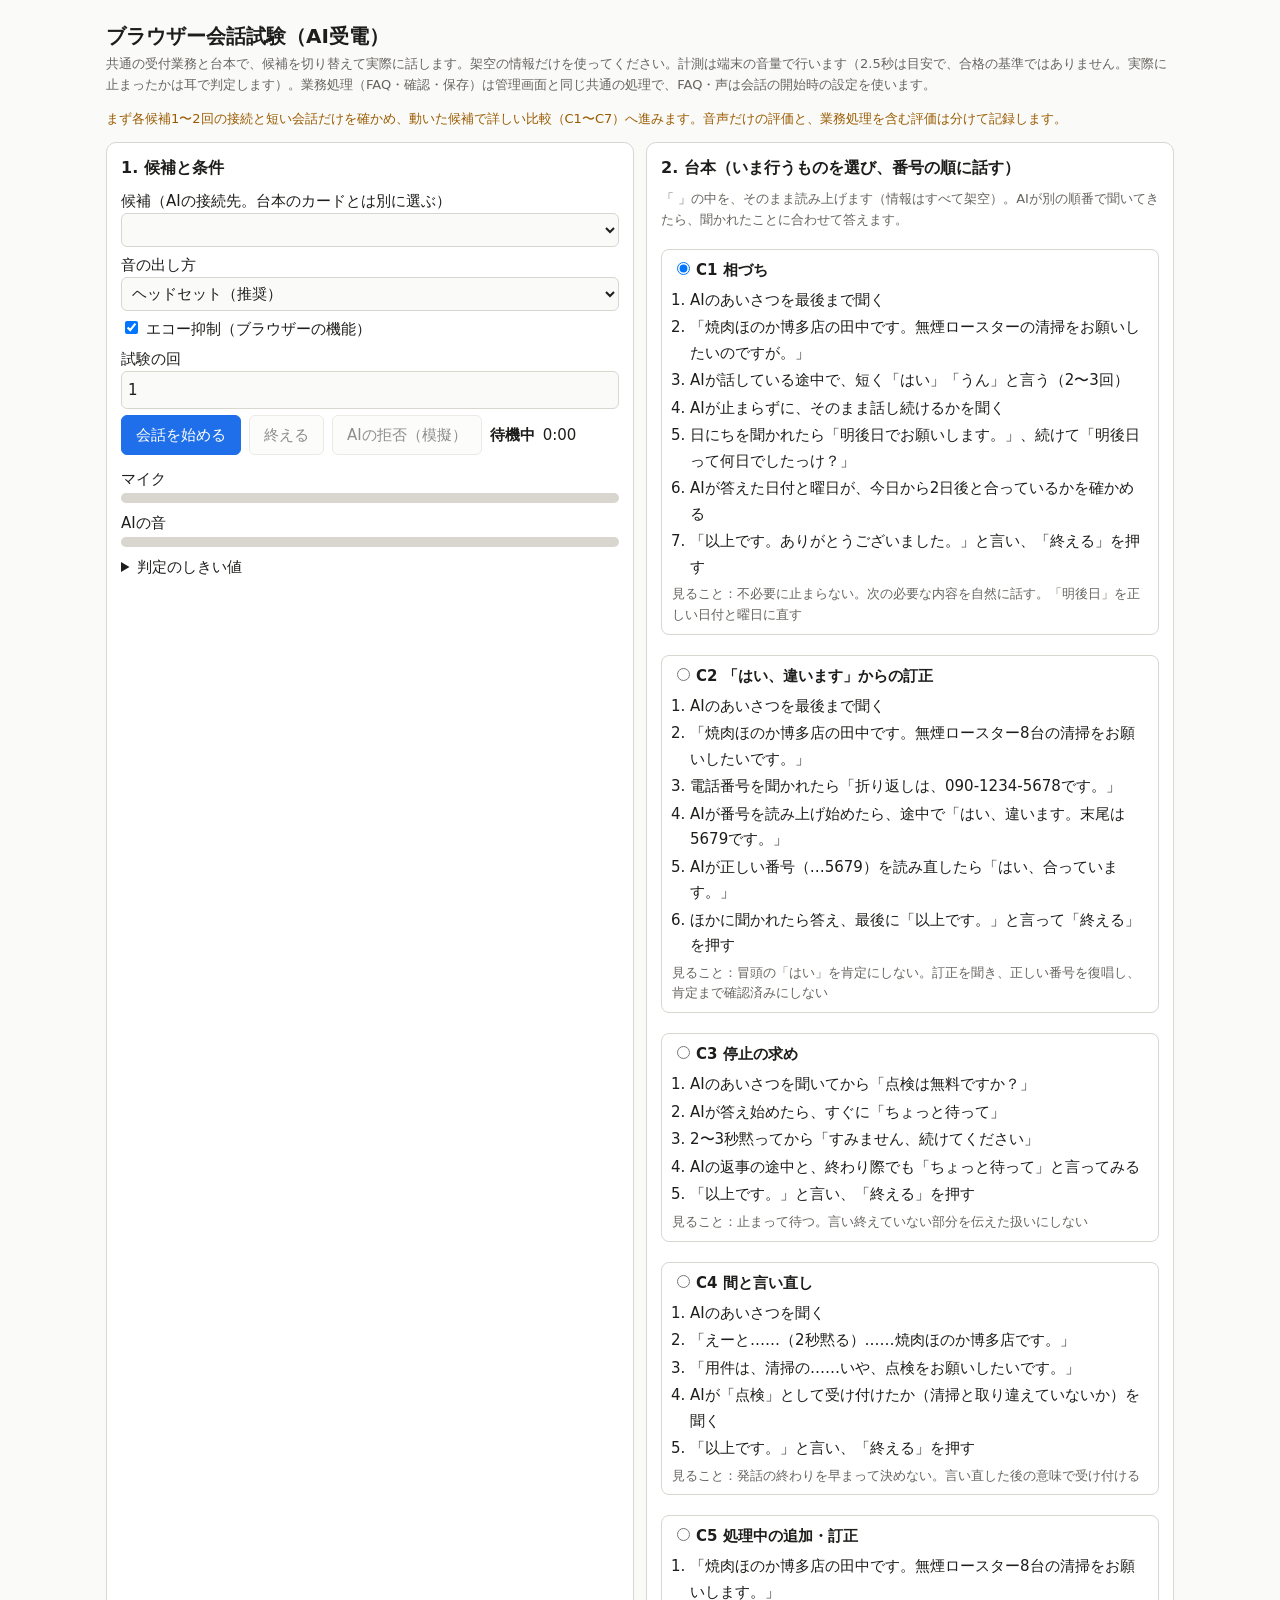
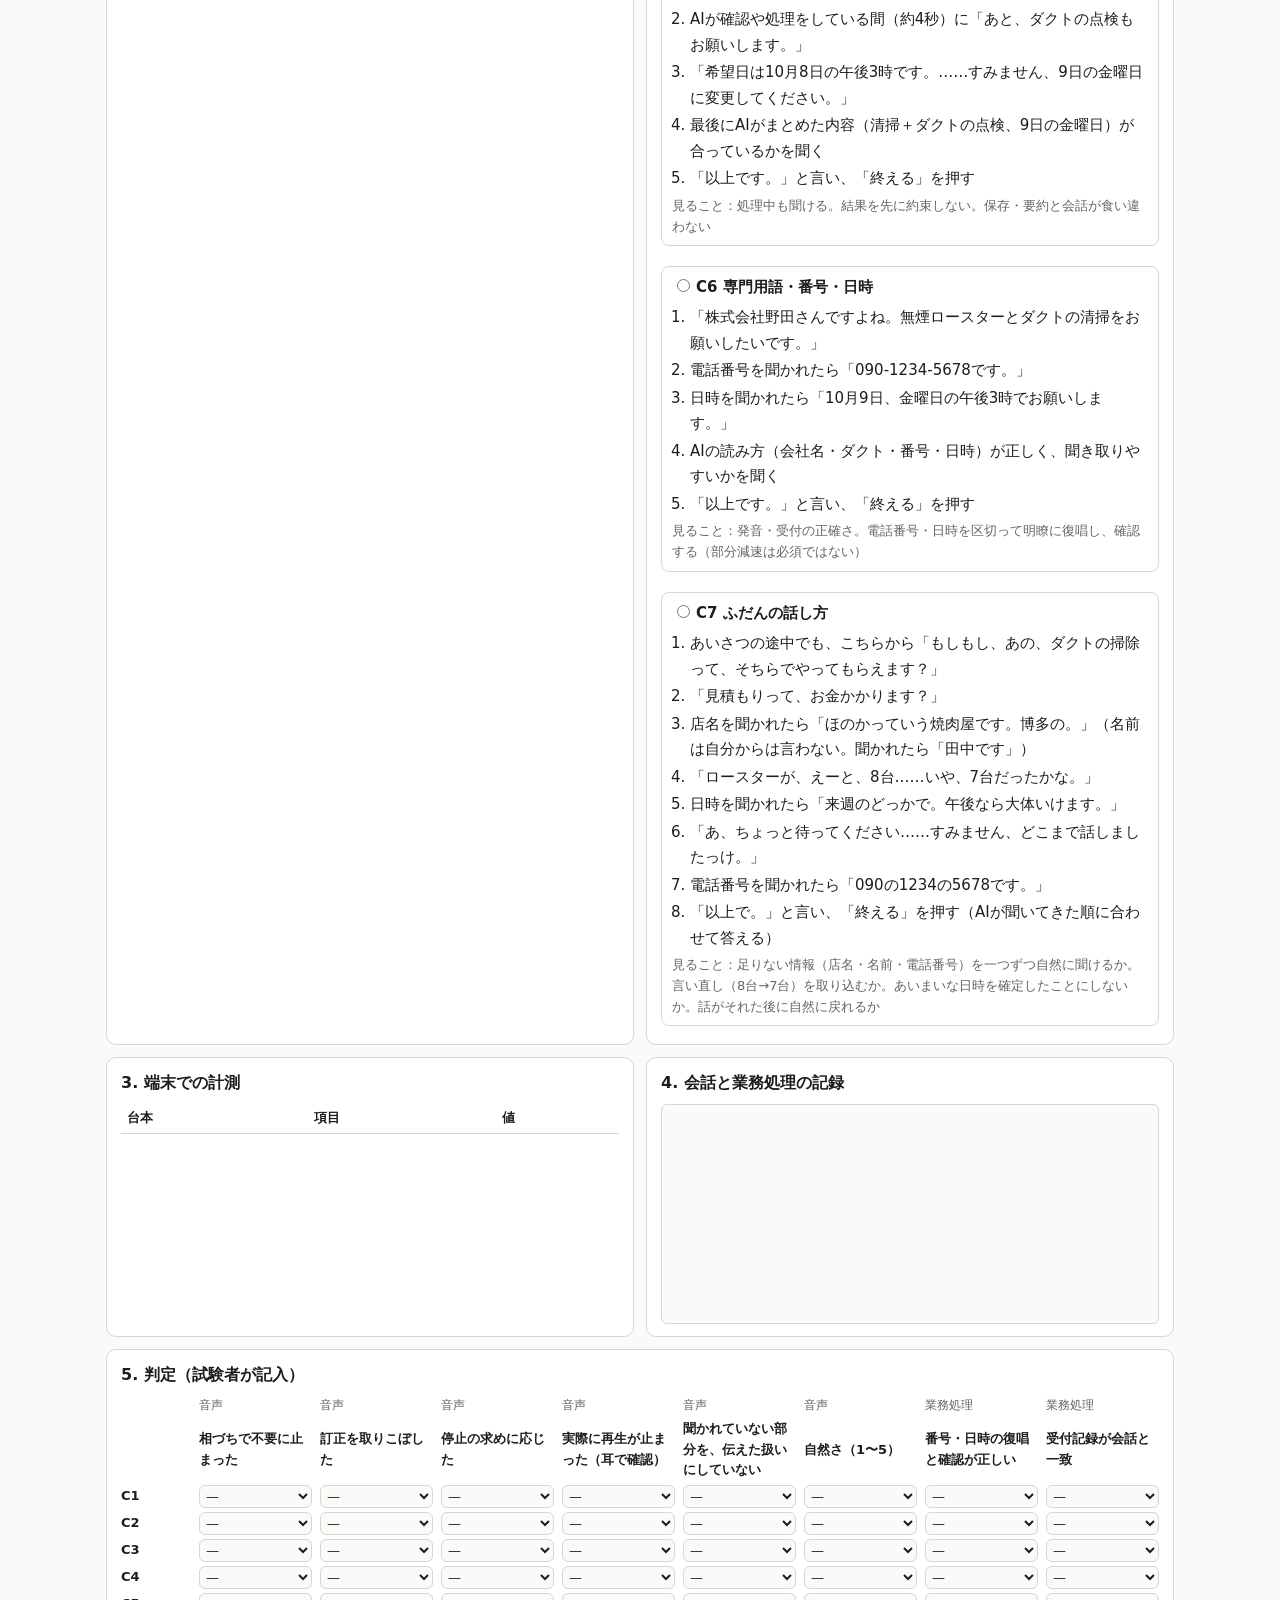
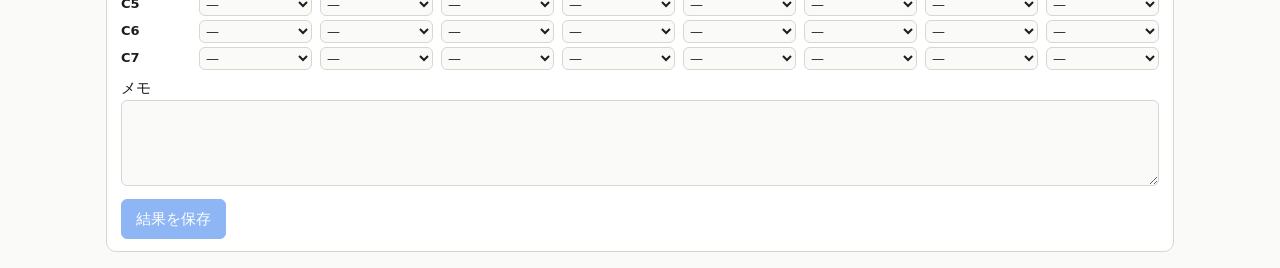
==== prototype/browser_lab/static/index.html @ 181dd414 "Admin: who is in charge of a call, and a stale screen cannot overwrite it - Setting a call to 対応中 ma" ====
<!doctype html>
<html lang="ja">
<head>
<meta charset="utf-8">
<meta name="viewport" content="width=device-width, initial-scale=1">
<title>ブラウザー会話試験</title>
<style>
  :root { --bg: #fafaf8; --fg: #1d1d1b; --muted: #66645f; --line: #d9d6cf; --card: #ffffff; --accent: #1f6feb;
          --warn: #9a5b00; --bad: #b42318; --good: #1a7f37; --mic: #1f6feb; --ai: #8250df; }
  @media (prefers-color-scheme: dark) {
    :root { --bg: #161615; --fg: #ecebe8; --muted: #a3a19b; --line: #3a3935; --card: #1f1f1d; --accent: #58a6ff;
            --warn: #e3a008; --bad: #f97066; --good: #3fb950; --mic: #58a6ff; --ai: #c297ff; }
  }
  * { box-sizing: border-box; }
  body { margin: 0; background: var(--bg); color: var(--fg); font: 15px/1.6 system-ui, "Hiragino Sans", "Yu Gothic UI", sans-serif; }
  main { max-width: 1100px; margin: 0 auto; padding: 16px; }
  h1 { font-size: 20px; margin: 4px 0 2px; }
  h2 { font-size: 16px; margin: 0 0 8px; }
  .sub { color: var(--muted); font-size: 13px; margin: 0 0 12px; }
  .grid { display: grid; gap: 12px; grid-template-columns: repeat(auto-fit, minmax(320px, 1fr)); }
  section { background: var(--card); border: 1px solid var(--line); border-radius: 10px; padding: 12px 14px; }
  label { display: block; margin: 6px 0; }
  select, input[type=number], textarea { width: 100%; font: inherit; color: inherit; background: var(--bg);
           border: 1px solid var(--line); border-radius: 6px; padding: 6px; }
  button { font: inherit; padding: 7px 14px; border-radius: 6px; border: 1px solid var(--line); background: var(--bg); color: var(--fg); cursor: pointer; }
  button.primary { background: var(--accent); border-color: var(--accent); color: #fff; }
  button:disabled { opacity: .5; cursor: default; }
  .row { display: flex; gap: 8px; flex-wrap: wrap; align-items: center; }
  .note { color: var(--warn); font-size: 13px; }
  .status { font-weight: 600; }
  .meter { height: 10px; background: var(--line); border-radius: 5px; overflow: hidden; margin: 2px 0 8px; }
  .meter > div { height: 100%; width: 0; }
  #micBar { background: var(--mic); } #aiBar { background: var(--ai); }
  .cards { display: grid; gap: 8px; }
  .card { border: 1px solid var(--line); border-radius: 8px; padding: 8px 10px; }
  .card input { margin-right: 6px; }
  .card p { margin: 4px 0 0; font-size: 13px; color: var(--muted); }
  .card .lines { margin: 6px 0 0 18px; padding: 0; font-size: 15px; line-height: 1.7; }
  .card .lines li { margin: 2px 0; }
  table { width: 100%; border-collapse: collapse; font-size: 13px; }
  th, td { border-bottom: 1px solid var(--line); padding: 4px 6px; text-align: left; vertical-align: top; }
  #log { height: 220px; overflow: auto; font: 12px/1.5 ui-monospace, monospace; background: var(--bg); border: 1px solid var(--line); border-radius: 6px; padding: 6px; }
  .judge { display: grid; grid-template-columns: 70px repeat(6, minmax(96px, 1fr)); gap: 4px 8px; align-items: center; font-size: 13px; overflow-x: auto; }
  .judge .grp { color: var(--muted); font-size: 12px; }
  code { font-size: 12px; }
  .judge select { padding: 2px; }
  .flag { color: var(--warn); }
  #candNote p { margin: 4px 0; }
  pre { white-space: pre-wrap; font-size: 12px; background: var(--bg); border: 1px solid var(--line); border-radius: 6px; padding: 6px; }
</style>
</head>
<body>
<main>
  <h1>ブラウザー会話試験（AI受電）</h1>
  <p class="sub">共通の受付業務と台本で、候補を切り替えて実際に話します。架空の情報だけを使ってください。計測は端末の音量で行います（2.5秒は目安で、合格の基準ではありません。実際に止まったかは耳で判定します）。業務処理（FAQ・確認・保存）は管理画面と同じ共通の処理で、FAQ・声は会話の開始時の設定を使います。</p>
  <p class="note">まず各候補1〜2回の接続と短い会話だけを確かめ、動いた候補で詳しい比較（C1〜C7）へ進みます。音声だけの評価と、業務処理を含む評価は分けて記録します。</p>

  <div class="grid">
    <section>
      <h2>1. 候補と条件</h2>
      <label>候補（AIの接続先。台本のカードとは別に選ぶ） <select id="candidate"></select></label>
      <div id="candNote" class="note"></div>
      <label>音の出し方
        <select id="output"><option value="headset">ヘッドセット（推奨）</option><option value="speaker">スピーカー</option></select></label>
      <label><input type="checkbox" id="echo" checked> エコー抑制（ブラウザーの機能）</label>
      <label>試験の回 <input type="number" id="round" value="1" min="1"></label>
      <div class="row">
        <button class="primary" id="startBtn">会話を始める</button>
        <button id="stopBtn" disabled>終える</button>
        <button id="refuseBtn" disabled title="お客様がAIでの処理を拒否した想定。業者への接続を閉じ、以降の業務処理を拒否する">AIの拒否（模擬）</button>
        <span class="status" id="status">待機中</span>
        <span id="timer">0:00</span>
      </div>
      <p class="sub" id="limit"></p>
      <p class="sub" id="callInfo"></p>
      <div>マイク <span id="micDb"></span></div><div class="meter"><div id="micBar"></div></div>
      <div>AIの音 <span id="aiDb"></span></div><div class="meter"><div id="aiBar"></div></div>
      <details><summary>判定のしきい値</summary>
        <label>マイクの発話とみなす音量（dBFS） <input type="number" id="micThr" value="-42"></label>
        <label>AIの音とみなす音量（dBFS） <input type="number" id="aiThr" value="-50"></label>
      </details>
    </section>

    <section>
      <h2>2. 台本（いま行うものを選び、番号の順に話す）</h2>
      <p class="sub">「 」の中を、そのまま読み上げます（情報はすべて架空）。AIが別の順番で聞いてきたら、聞かれたことに合わせて答えます。</p>
      <div class="cards" id="cards"></div>
    </section>
  </div>

  <div class="grid" style="margin-top:12px">
    <section>
      <h2>3. 端末での計測</h2>
      <table><thead><tr><th>台本</th><th>項目</th><th>値</th></tr></thead><tbody id="metrics"></tbody></table>
      <p class="sub" id="summary"></p>
    </section>
    <section>
      <h2>4. 会話と業務処理の記録</h2>
      <div id="log" aria-live="polite"></div>
    </section>
  </div>

  <section style="margin-top:12px">
    <h2>5. 判定（試験者が記入）</h2>
    <div class="judge" id="judge"></div>
    <label>メモ <textarea id="notes" rows="3"></textarea></label>
    <div class="row"><button class="primary" id="saveBtn" disabled>結果を保存</button><span id="saved"></span></div>
  </section>
</main>
<script type="module" src="./lab.js"></script>
</body>
</html>
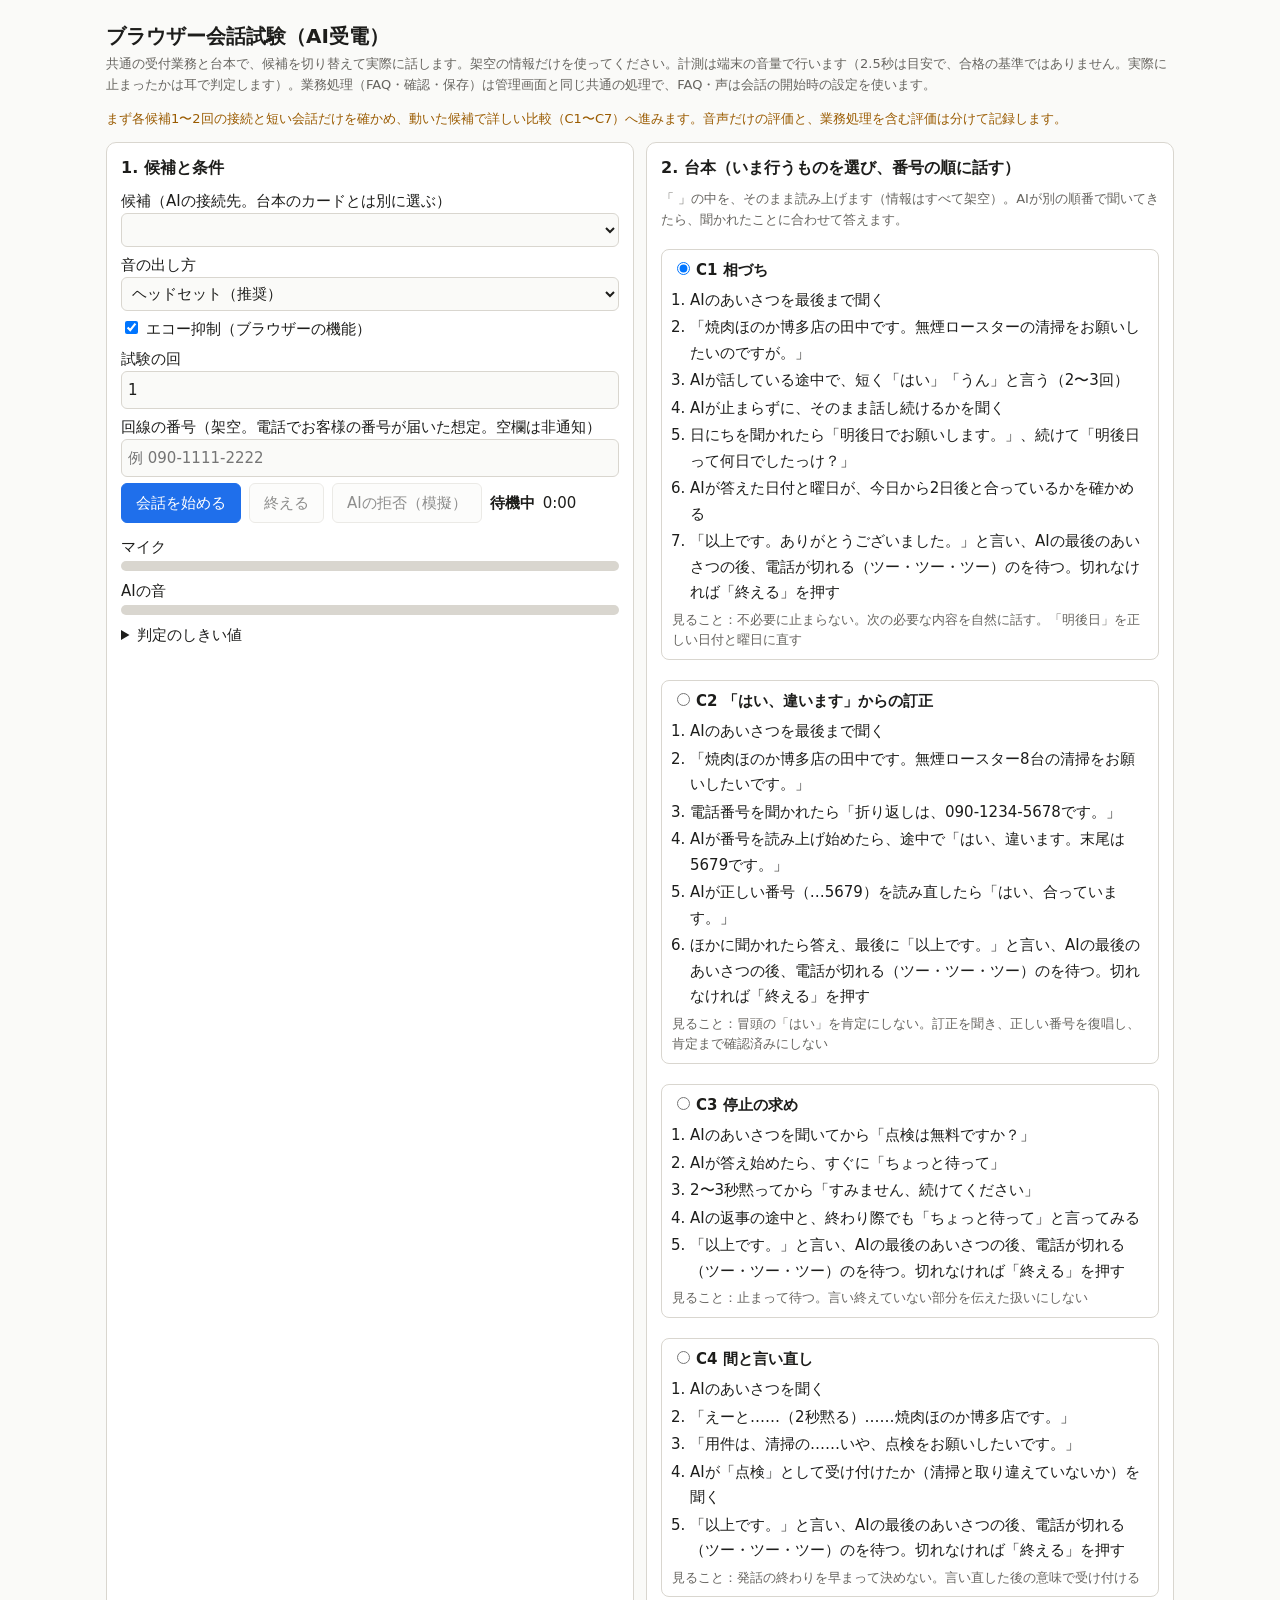
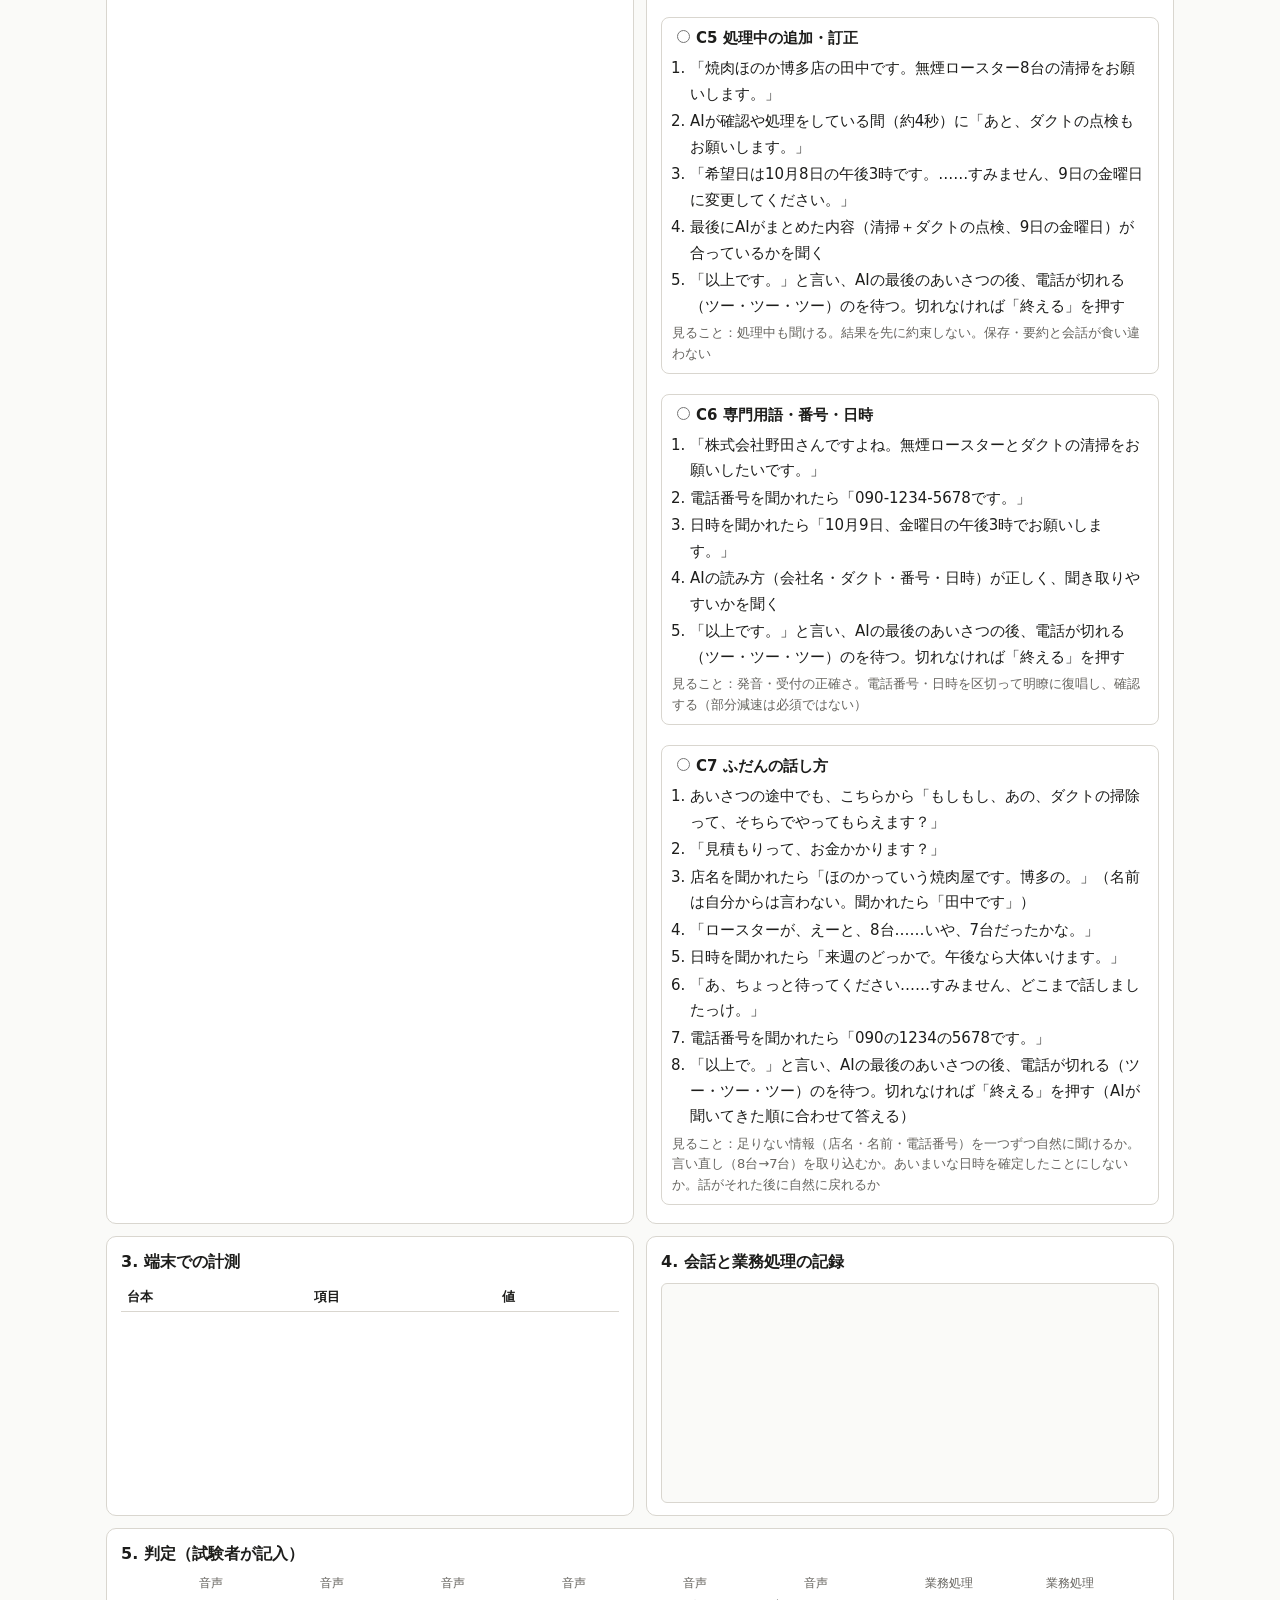
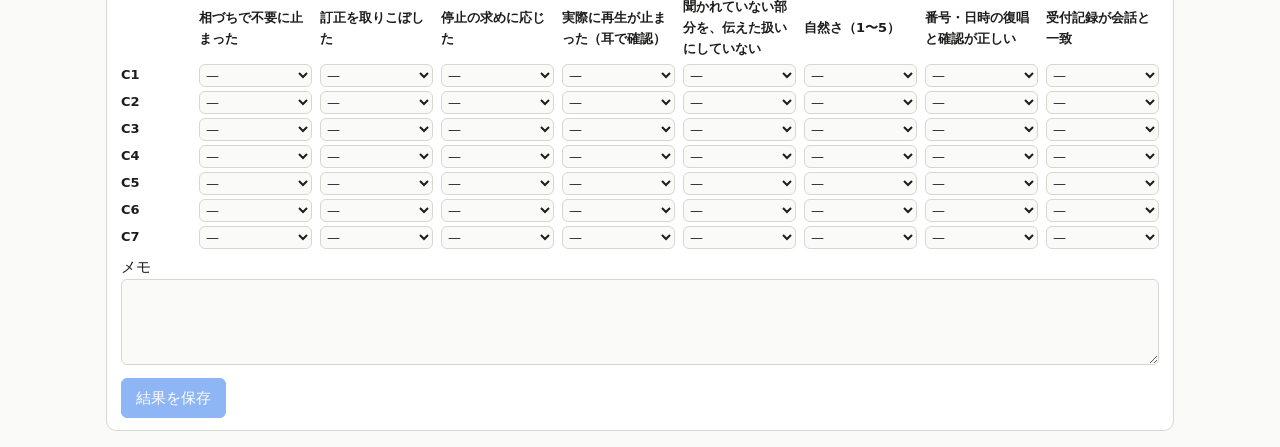
==== commit fb35cd8d: "Use the line's caller number: in the summary and notice, and offered by the AI User decision (2026-1" ====
--- a/prototype/browser_lab/static/index.html
+++ b/prototype/browser_lab/static/index.html
@@ -20,7 +20,7 @@
   .grid { display: grid; gap: 12px; grid-template-columns: repeat(auto-fit, minmax(320px, 1fr)); }
   section { background: var(--card); border: 1px solid var(--line); border-radius: 10px; padding: 12px 14px; }
   label { display: block; margin: 6px 0; }
-  select, input[type=number], textarea { width: 100%; font: inherit; color: inherit; background: var(--bg);
+  select, input[type=number], input[type=tel], textarea { width: 100%; font: inherit; color: inherit; background: var(--bg);
            border: 1px solid var(--line); border-radius: 6px; padding: 6px; }
   button { font: inherit; padding: 7px 14px; border-radius: 6px; border: 1px solid var(--line); background: var(--bg); color: var(--fg); cursor: pointer; }
   button.primary { background: var(--accent); border-color: var(--accent); color: #fff; }
@@ -64,6 +64,8 @@
         <select id="output"><option value="headset">ヘッドセット（推奨）</option><option value="speaker">スピーカー</option></select></label>
       <label><input type="checkbox" id="echo" checked> エコー抑制（ブラウザーの機能）</label>
       <label>試験の回 <input type="number" id="round" value="1" min="1"></label>
+      <label>回線の番号（架空。電話でお客様の番号が届いた想定。空欄は非通知）
+        <input id="callerId" type="tel" placeholder="例 090-1111-2222" autocomplete="off"></label>
       <div class="row">
         <button class="primary" id="startBtn">会話を始める</button>
         <button id="stopBtn" disabled>終える</button>
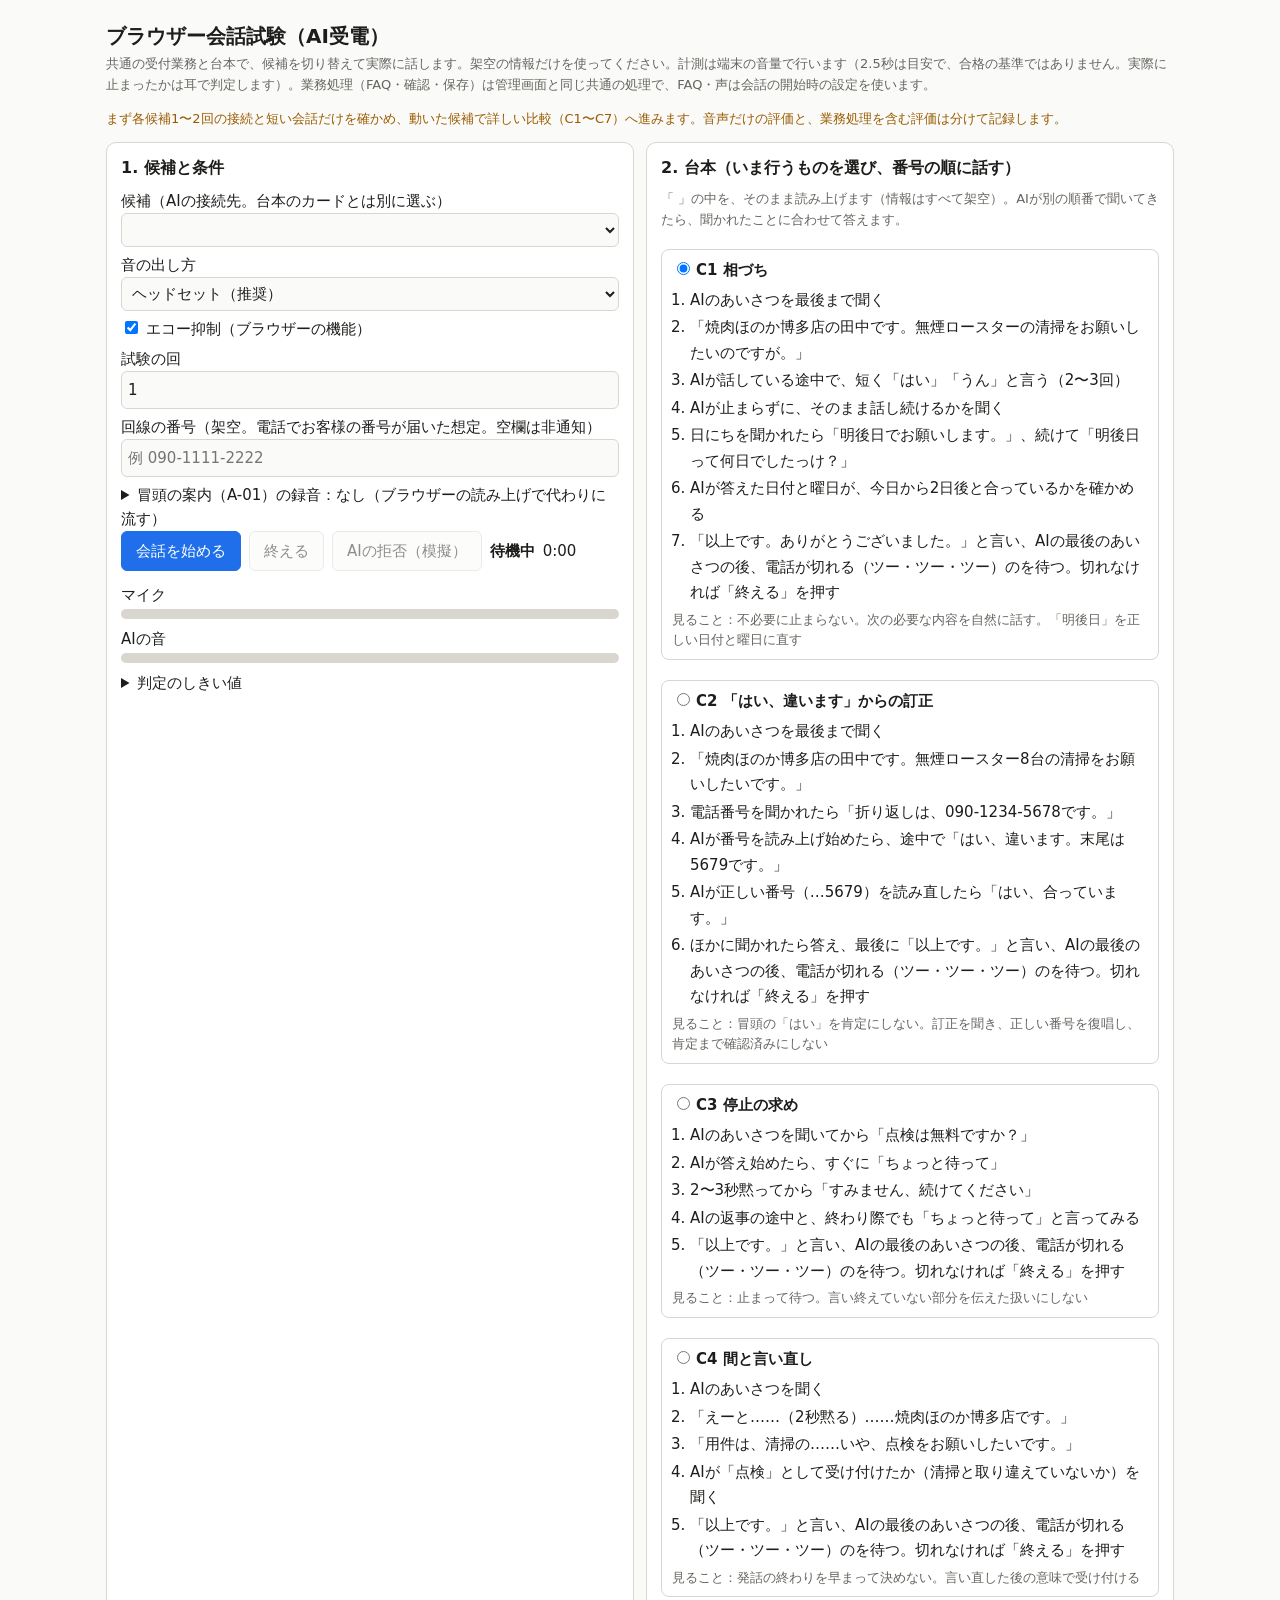
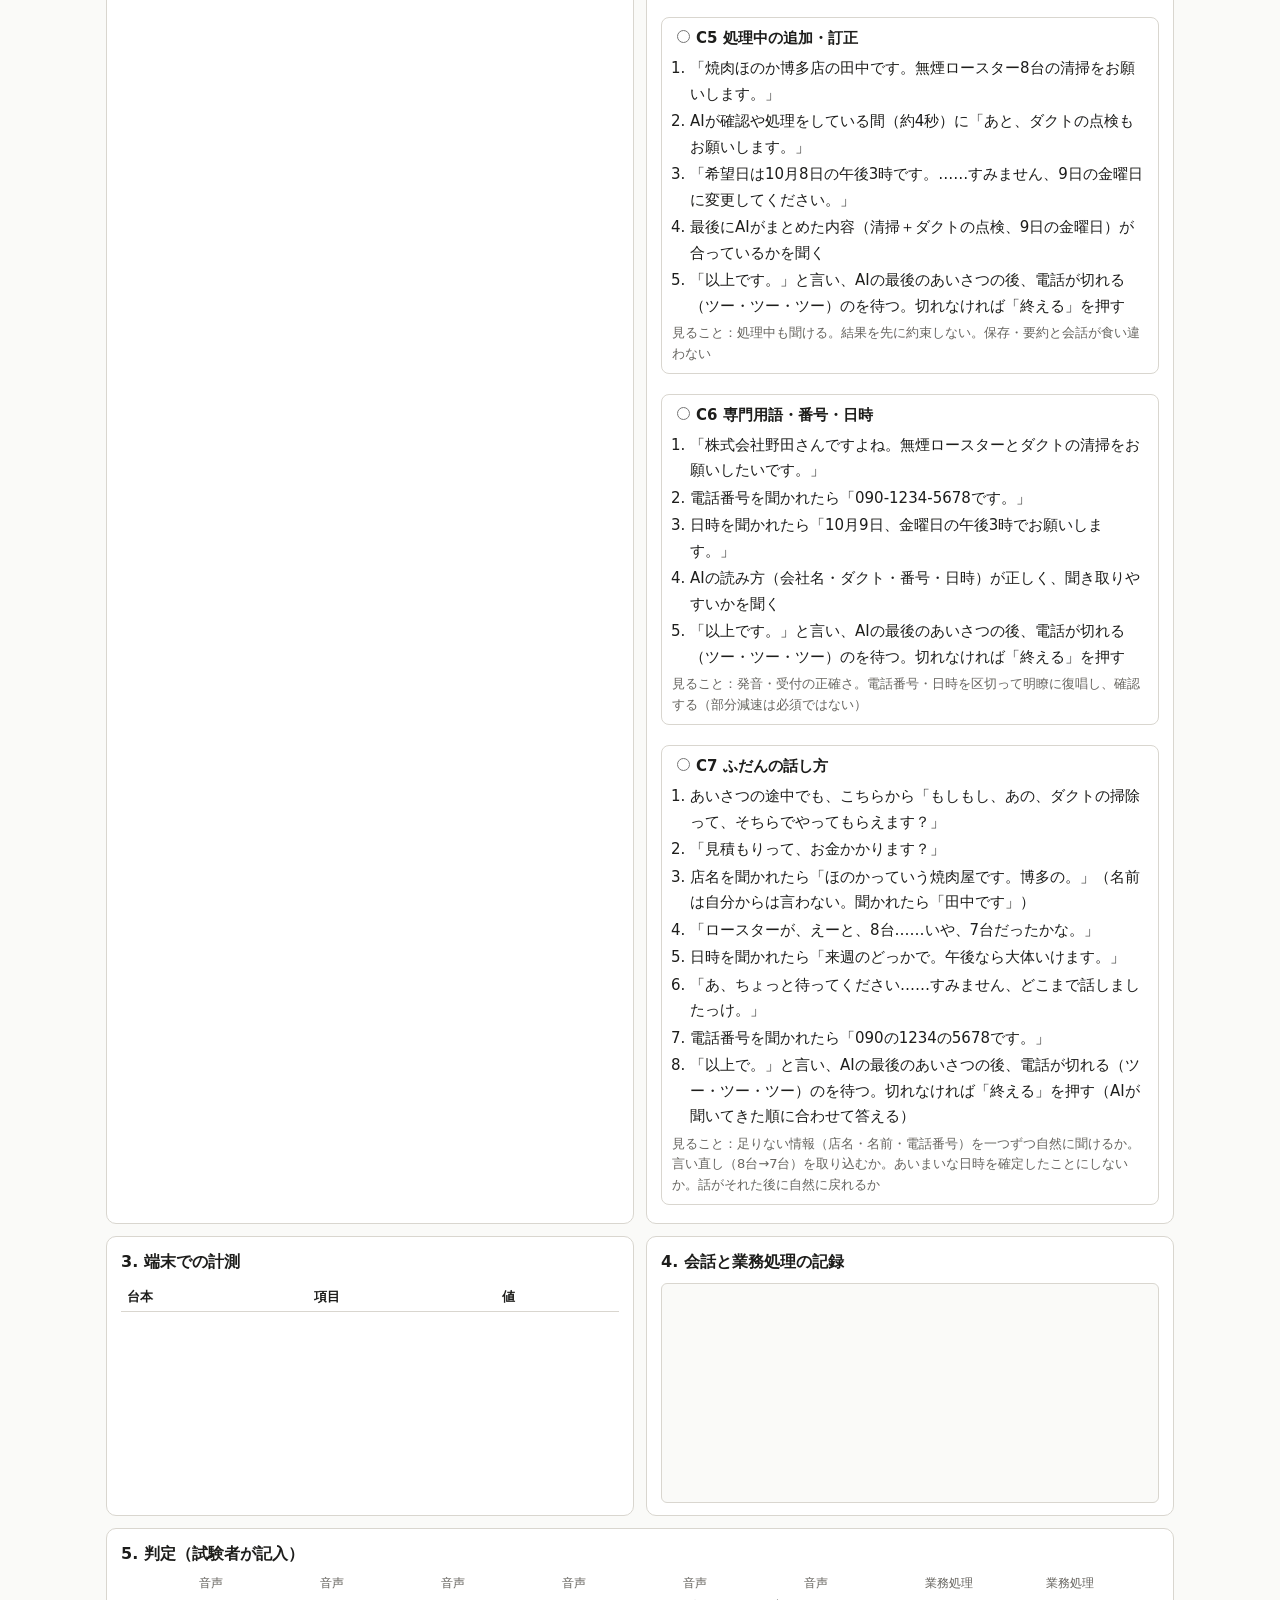
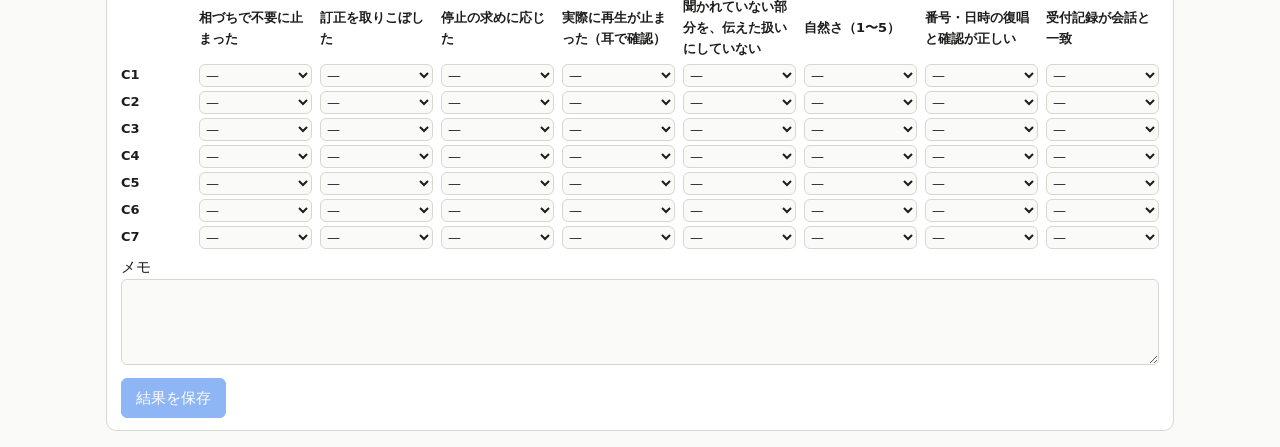
==== commit 961edf37: "Lab: Gemini read-backs, recorded opening, call record as text From two Gemini 3.8 Live calls (2026-1" ====
--- a/prototype/browser_lab/static/index.html
+++ b/prototype/browser_lab/static/index.html
@@ -66,6 +66,16 @@
       <label>試験の回 <input type="number" id="round" value="1" min="1"></label>
       <label>回線の番号（架空。電話でお客様の番号が届いた想定。空欄は非通知）
         <input id="callerId" type="tel" placeholder="例 090-1111-2222" autocomplete="off"></label>
+      <details id="openingBox"><summary>冒頭の案内（A-01）の録音：<span id="openingState">確かめています</span></summary>
+        <p class="sub">会話の始めに流す案内です。本番でも録音を流します。下の文を、録音するか、音声のファイル（mp3・wav・m4a など）を選びます。録音がないときは、ブラウザーの読み上げで代わりに流します。案内が流れている間、マイクの音はAIに送りません。</p>
+        <pre id="openingText"></pre>
+        <div class="row">
+          <button id="openingRec">録音する</button>
+          <label class="sub">ファイルから選ぶ <input type="file" id="openingFile" accept="audio/*"></label>
+          <button id="openingPlay" disabled>聞いてみる</button>
+          <button id="openingDel" disabled>消す</button>
+        </div>
+      </details>
       <div class="row">
         <button class="primary" id="startBtn">会話を始める</button>
         <button id="stopBtn" disabled>終える</button>
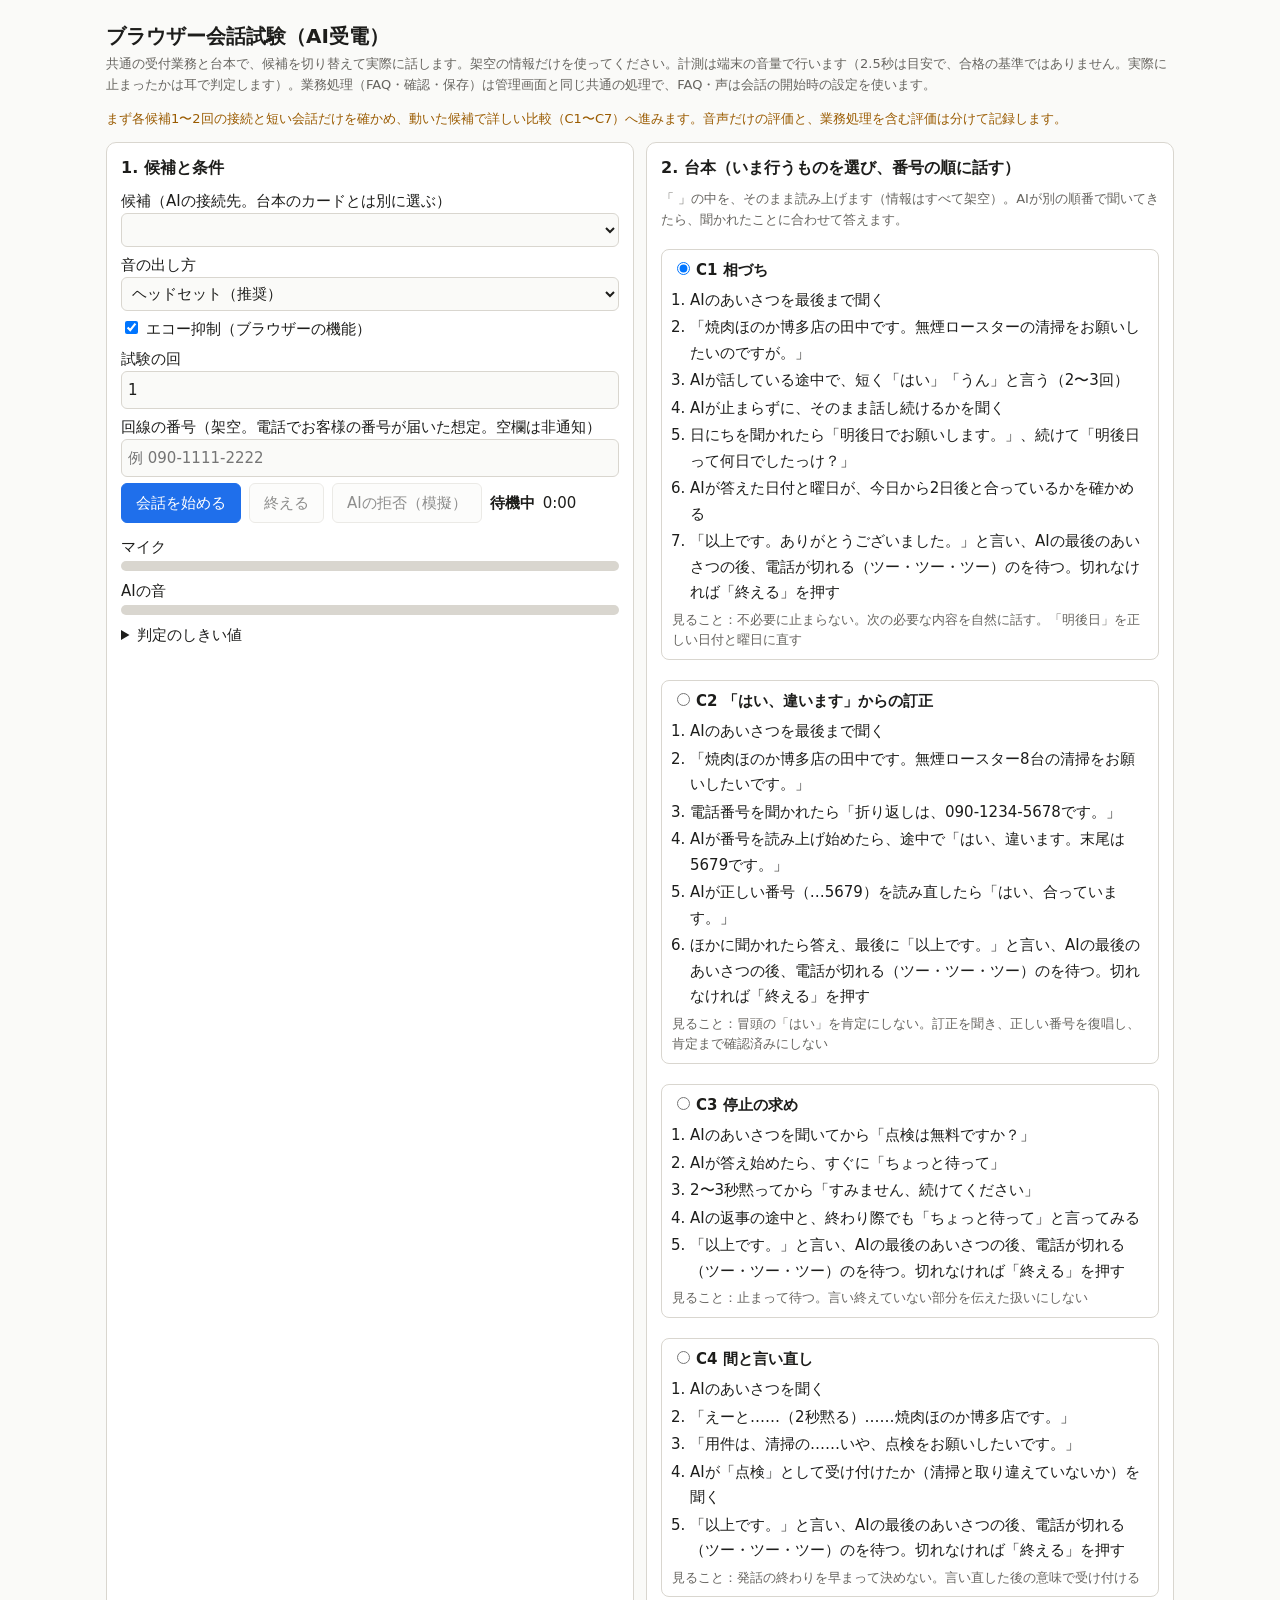
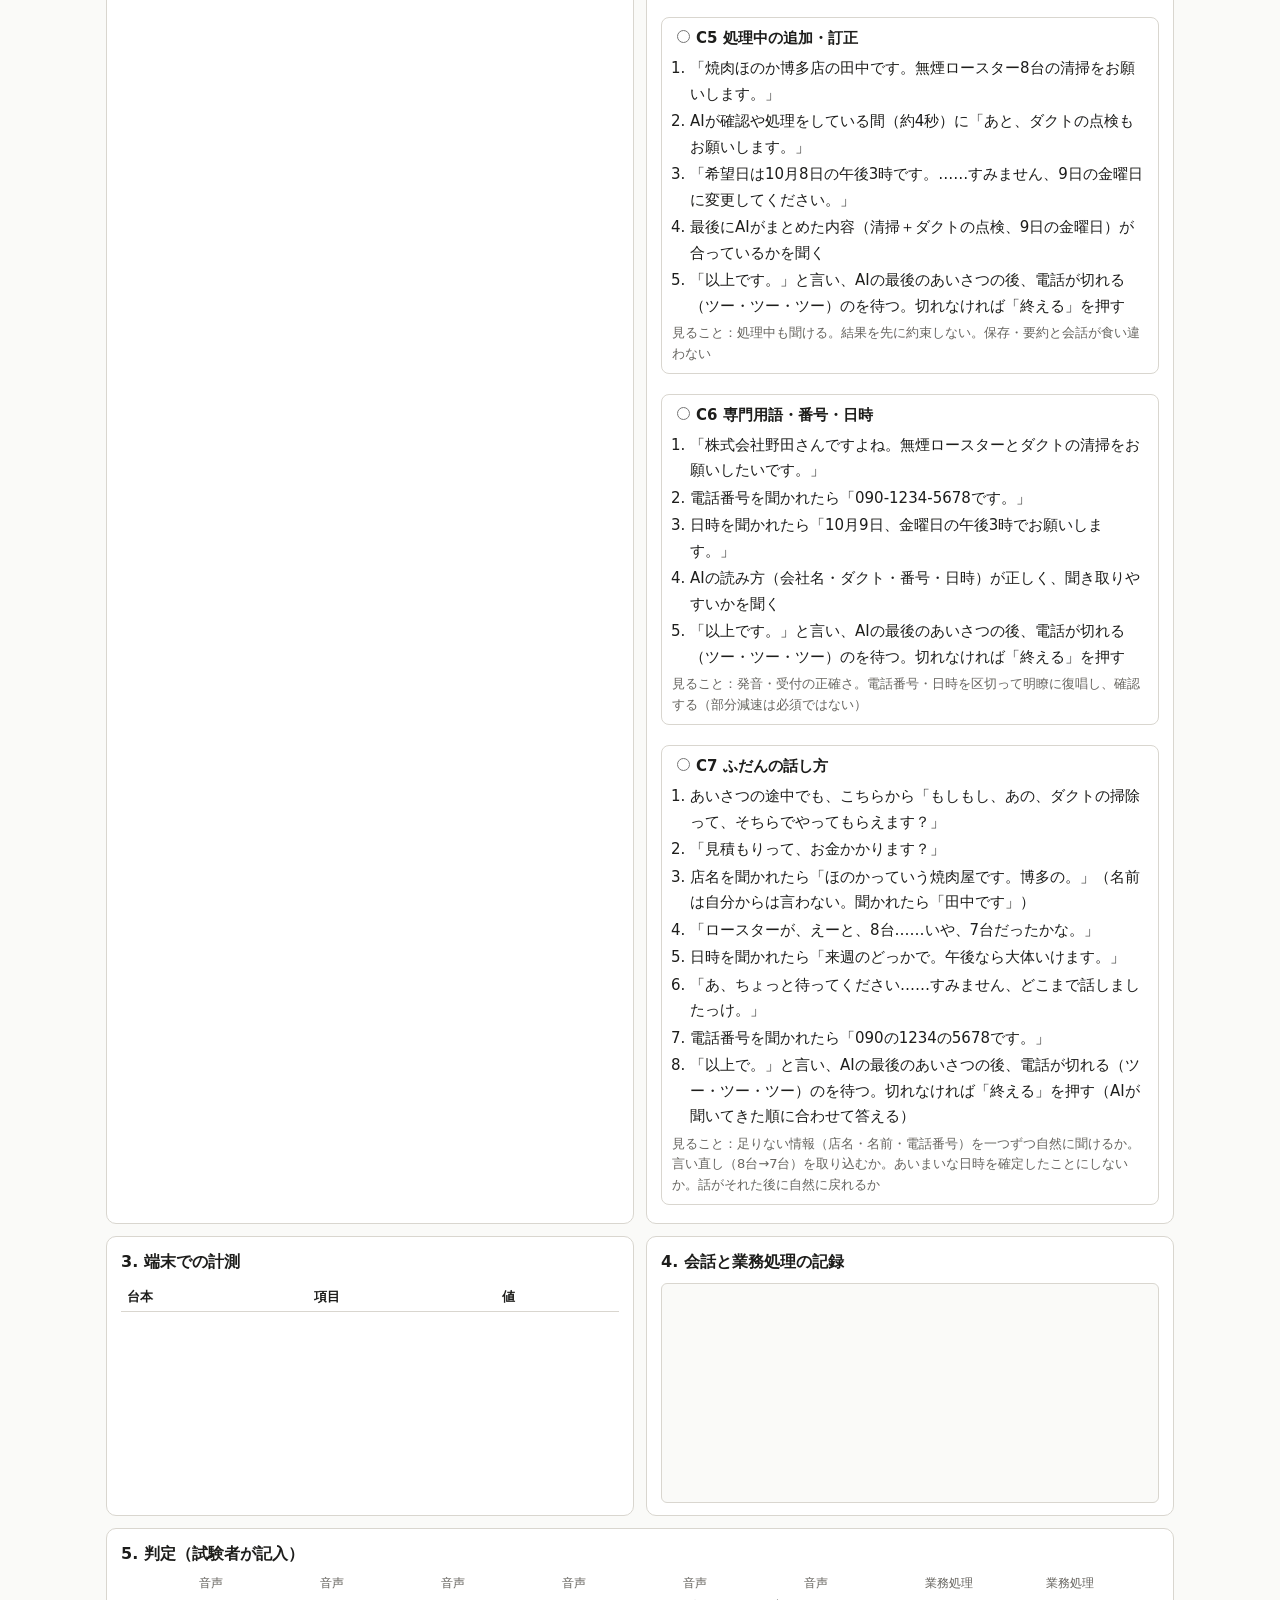
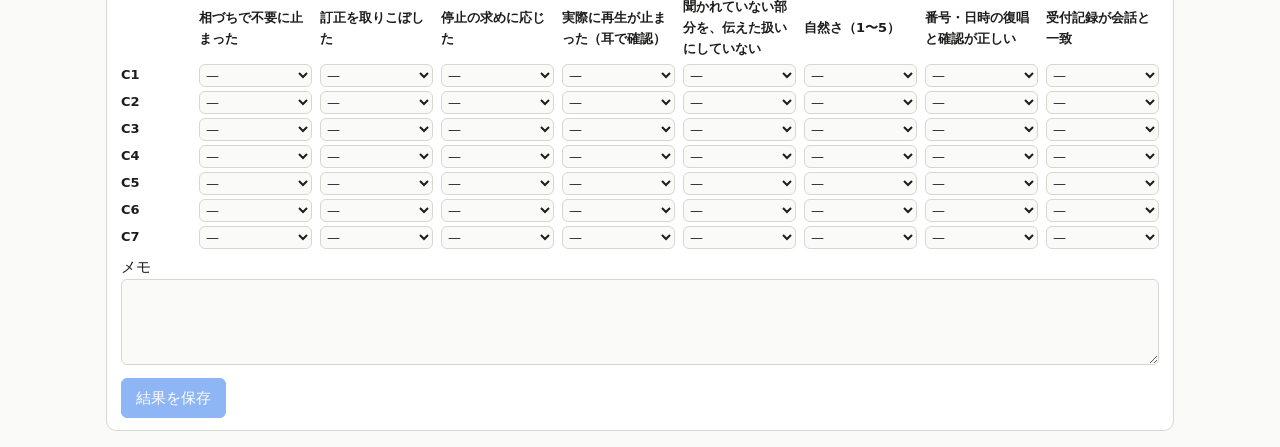
==== commit 40a29da0: "Opening in the AI's own voice; drop the recording and the browser voice User decision 2026-10-20: 「と" ====
--- a/prototype/browser_lab/static/index.html
+++ b/prototype/browser_lab/static/index.html
@@ -66,16 +66,6 @@
       <label>試験の回 <input type="number" id="round" value="1" min="1"></label>
       <label>回線の番号（架空。電話でお客様の番号が届いた想定。空欄は非通知）
         <input id="callerId" type="tel" placeholder="例 090-1111-2222" autocomplete="off"></label>
-      <details id="openingBox"><summary>冒頭の案内（A-01）の録音：<span id="openingState">確かめています</span></summary>
-        <p class="sub">会話の始めに流す案内です。本番でも録音を流します。下の文を、録音するか、音声のファイル（mp3・wav・m4a など）を選びます。録音がないときは、ブラウザーの読み上げで代わりに流します。案内が流れている間、マイクの音はAIに送りません。</p>
-        <pre id="openingText"></pre>
-        <div class="row">
-          <button id="openingRec">録音する</button>
-          <label class="sub">ファイルから選ぶ <input type="file" id="openingFile" accept="audio/*"></label>
-          <button id="openingPlay" disabled>聞いてみる</button>
-          <button id="openingDel" disabled>消す</button>
-        </div>
-      </details>
       <div class="row">
         <button class="primary" id="startBtn">会話を始める</button>
         <button id="stopBtn" disabled>終える</button>
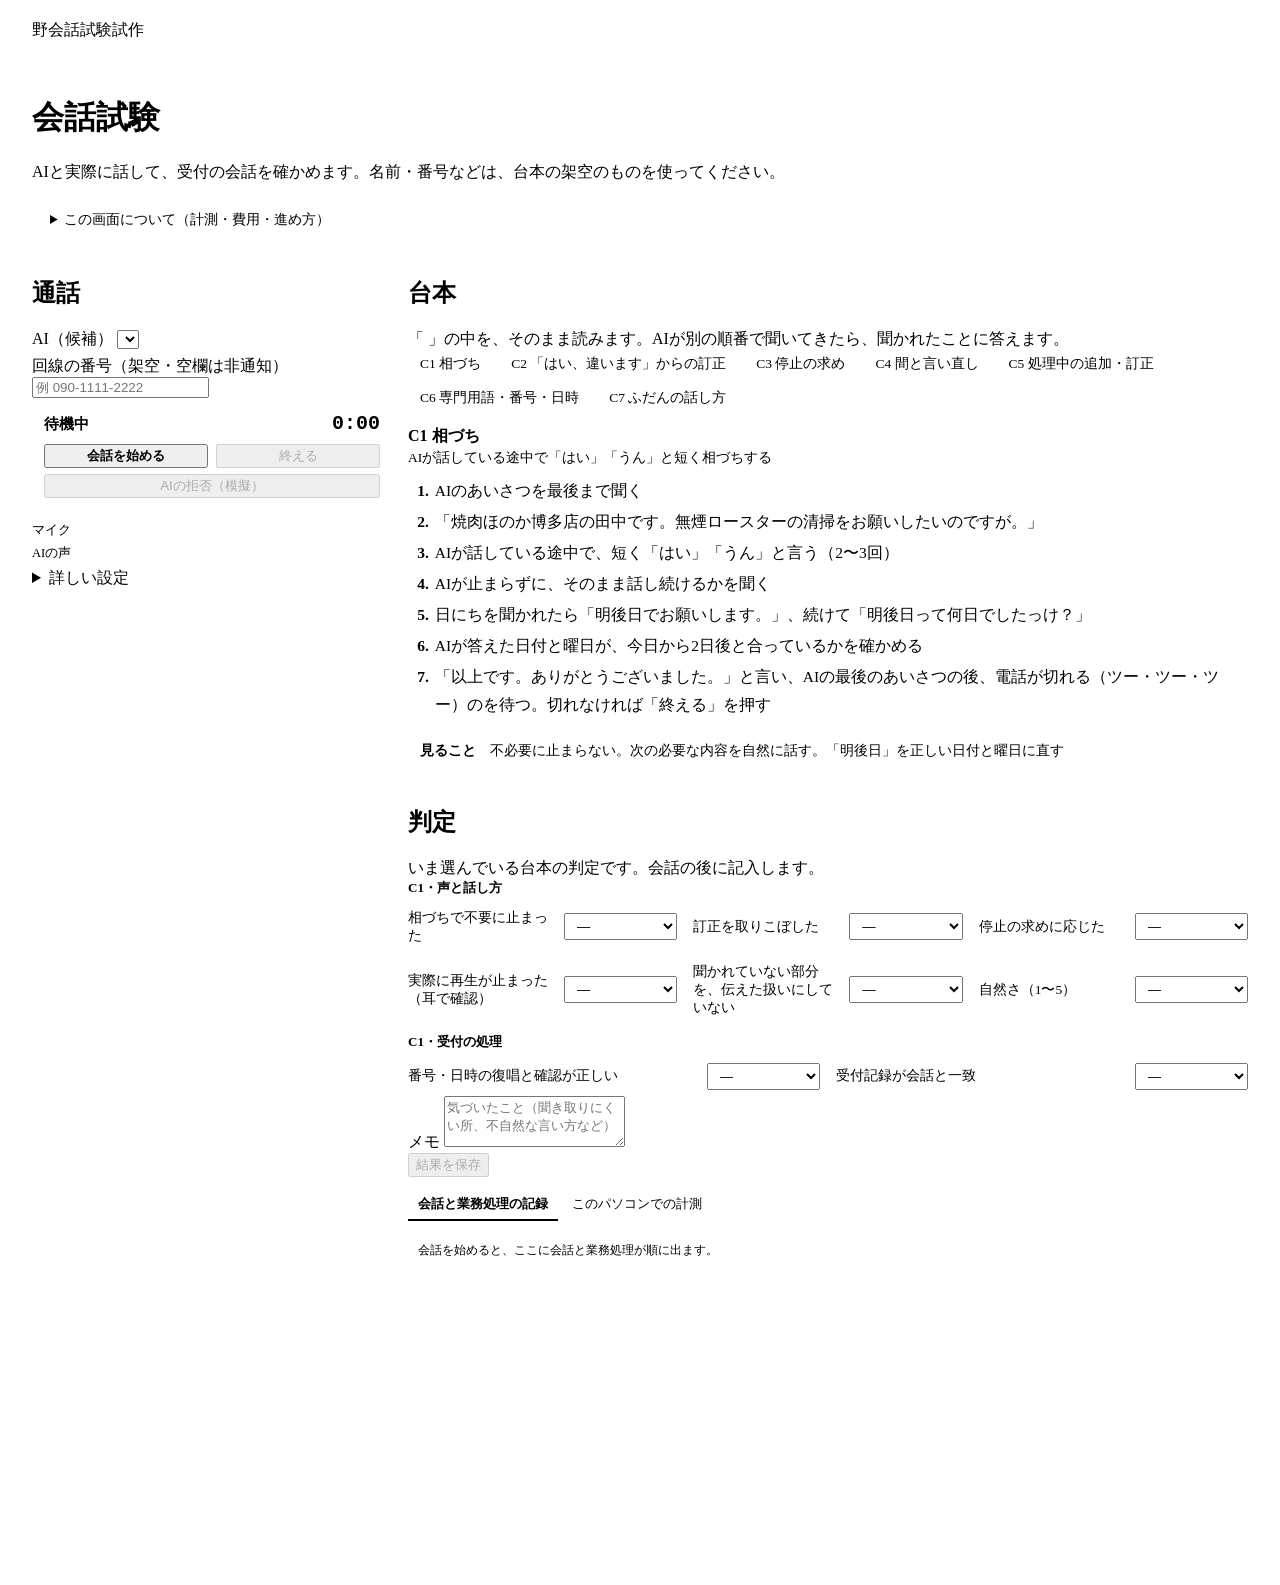
==== commit efecbf45: "Redesign the admin app and the conversation lab Admin: a grouped sidebar menu instead of ten flat ta" ====
--- a/prototype/browser_lab/static/index.html
+++ b/prototype/browser_lab/static/index.html
@@ -3,111 +3,148 @@
 <head>
 <meta charset="utf-8">
 <meta name="viewport" content="width=device-width, initial-scale=1">
-<title>ブラウザー会話試験</title>
+<title>会話試験（AI受電）</title>
+<!-- the same look as the admin app: its stylesheet, plus the few pieces only this page has -->
+<link rel="stylesheet" href="../static/app.css">
 <style>
-  :root { --bg: #fafaf8; --fg: #1d1d1b; --muted: #66645f; --line: #d9d6cf; --card: #ffffff; --accent: #1f6feb;
-          --warn: #9a5b00; --bad: #b42318; --good: #1a7f37; --mic: #1f6feb; --ai: #8250df; }
-  @media (prefers-color-scheme: dark) {
-    :root { --bg: #161615; --fg: #ecebe8; --muted: #a3a19b; --line: #3a3935; --card: #1f1f1d; --accent: #58a6ff;
-            --warn: #e3a008; --bad: #f97066; --good: #3fb950; --mic: #58a6ff; --ai: #c297ff; }
+  .lab-top { display: flex; align-items: center; justify-content: space-between; gap: 10px; padding: 12px 24px; background: var(--surface); border-bottom: 1px solid var(--line); }
+  .lab-top .brand { padding: 0; }
+  .lab { max-width: 1240px; margin: 0 auto; padding: 22px 24px 48px; }
+  .lab > * + * { margin-top: 16px; }
+  .about { padding: 12px 18px; }
+  .about > summary { color: var(--muted); font-weight: 500; font-size: 13.5px; }
+  .about p, .about li { font-size: 13.5px; color: var(--muted); }
+  .lab-grid { display: grid; grid-template-columns: minmax(300px, 360px) minmax(0, 1fr); gap: 16px; align-items: start; }
+  .lab-side { display: grid; gap: 16px; }
+  .lab-main { display: grid; gap: 16px; min-width: 0; }
+  .callbox { border: 1px solid var(--line); border-radius: var(--radius-sm); background: var(--surface-2); padding: 12px; margin: 4px 0 12px; }
+  .callstate { display: flex; align-items: baseline; justify-content: space-between; gap: 8px; margin-bottom: 10px; }
+  .status { font-weight: 700; font-size: 15px; overflow-wrap: anywhere; }
+  #timer { font: 600 20px/1 ui-monospace, SFMono-Regular, Menlo, Consolas, monospace; color: var(--muted); }
+  .callbtns { display: grid; grid-template-columns: 1fr 1fr; gap: 8px; }
+  .callbtns .primary { font-weight: 600; }
+  #refuseBtn { margin-top: 6px; width: 100%; }
+  .meter-row { display: grid; grid-template-columns: 4em 1fr 5.8em; gap: 8px; align-items: center; font-size: 12.5px; color: var(--muted); margin: 6px 0; }
+  .meter-row span:last-child { text-align: right; font-variant-numeric: tabular-nums; }
+  .meter { height: 8px; background: var(--chip); border-radius: 4px; overflow: hidden; }
+  .meter > div { height: 100%; width: 0; transition: width .05s linear; }
+  #micBar { background: var(--accent); } #aiBar { background: #8250df; }
+  .cand-note { font-size: 13px; color: var(--muted); margin: -6px 0 12px; }
+  .cand-note p { margin: 4px 0; }
+  .cand-note .hold { color: var(--warn); }
+  .cand-note pre { white-space: pre-wrap; font-size: 12px; background: var(--surface-2); border: 1px solid var(--line); border-radius: 6px; padding: 6px 8px; }
+  #callInfo:empty, #limit:empty { display: none; }
+  #callInfo { font-size: 12px; overflow-wrap: anywhere; }
+  /* scenario chips: one card at a time */
+  .chips { display: flex; flex-wrap: wrap; gap: 6px; margin-bottom: 14px; }
+  .chip { position: relative; display: inline-flex; align-items: center; gap: 6px; margin: 0; padding: 5px 12px; border: 1px solid var(--line-strong); border-radius: 999px;
+          font-size: 13.5px; font-weight: 500; cursor: pointer; background: var(--surface); }
+  .chip input { position: absolute; opacity: 0; pointer-events: none; }
+  .chip:has(input:checked) { background: var(--accent); border-color: var(--accent); color: var(--accent-fg); }
+  .chip:has(input:focus-visible) { outline: 2px solid var(--accent); outline-offset: 2px; }
+  .chip .done { width: 7px; height: 7px; border-radius: 50%; background: var(--good); display: none; }
+  .chip.judged .done { display: inline-block; }
+  .scenario h3 { font-size: 16px; margin: 0 0 2px; }
+  .scenario .how { color: var(--muted); font-size: 13.5px; margin: 0 0 10px; }
+  .scenario ol { margin: 0; padding-left: 1.6em; font-size: 15.5px; line-height: 1.75; }
+  .scenario li { margin: 4px 0; padding-left: 2px; }
+  .scenario li::marker { color: var(--faint); font-weight: 600; }
+  .scenario .check { margin: 14px 0 0; padding: 10px 12px; border-radius: var(--radius-sm); background: var(--accent-soft); font-size: 13.5px; }
+  .scenario .check b { color: var(--accent); }
+  /* judgments of the selected scenario */
+  .judge-set h3 { font-size: 13px; color: var(--muted); margin: 10px 0 6px; }
+  .judge-set h3:first-child { margin-top: 0; }
+  .judge-grid { display: grid; grid-template-columns: repeat(auto-fit, minmax(250px, 1fr)); gap: 6px 16px; }
+  .judge-grid label { display: flex; align-items: center; justify-content: space-between; gap: 10px; margin: 0; font-weight: 400; font-size: 13.5px;
+                      padding: 6px 0; border-bottom: 1px dashed var(--line); }
+  .judge-grid select { width: 8.5em; flex: none; margin: 0; padding: 4px 8px; }
+  #saved { font-size: 12.5px; color: var(--muted); overflow-wrap: anywhere; }
+  /* records */
+  .tabs { display: flex; gap: 4px; border-bottom: 1px solid var(--line); margin: -4px 0 12px; }
+  .tabs button { border: 0; border-bottom: 2px solid transparent; border-radius: 0; background: none; color: var(--muted); padding: 6px 10px; min-height: 0; }
+  .tabs button.on { color: var(--accent); border-bottom-color: var(--accent); font-weight: 600; }
+  #log { height: 280px; overflow: auto; font: 12px/1.55 ui-monospace, SFMono-Regular, Menlo, Consolas, monospace; background: var(--surface-2);
+         border: 1px solid var(--line); border-radius: var(--radius-sm); padding: 8px 10px; overflow-wrap: anywhere; }
+  #log:empty::before { content: "会話を始めると、ここに会話と業務処理が順に出ます。"; color: var(--faint); font-family: system-ui, sans-serif; }
+  #metrics td.flag { color: var(--warn); }
+  @media (max-width: 900px) {
+    .lab-grid { grid-template-columns: 1fr; }
+    .lab { padding: 14px 12px 40px; }
+    .lab-top { padding: 10px 12px; }
   }
-  * { box-sizing: border-box; }
-  body { margin: 0; background: var(--bg); color: var(--fg); font: 15px/1.6 system-ui, "Hiragino Sans", "Yu Gothic UI", sans-serif; }
-  main { max-width: 1100px; margin: 0 auto; padding: 16px; }
-  h1 { font-size: 20px; margin: 4px 0 2px; }
-  h2 { font-size: 16px; margin: 0 0 8px; }
-  .sub { color: var(--muted); font-size: 13px; margin: 0 0 12px; }
-  .grid { display: grid; gap: 12px; grid-template-columns: repeat(auto-fit, minmax(320px, 1fr)); }
-  section { background: var(--card); border: 1px solid var(--line); border-radius: 10px; padding: 12px 14px; }
-  label { display: block; margin: 6px 0; }
-  select, input[type=number], input[type=tel], textarea { width: 100%; font: inherit; color: inherit; background: var(--bg);
-           border: 1px solid var(--line); border-radius: 6px; padding: 6px; }
-  button { font: inherit; padding: 7px 14px; border-radius: 6px; border: 1px solid var(--line); background: var(--bg); color: var(--fg); cursor: pointer; }
-  button.primary { background: var(--accent); border-color: var(--accent); color: #fff; }
-  button:disabled { opacity: .5; cursor: default; }
-  .row { display: flex; gap: 8px; flex-wrap: wrap; align-items: center; }
-  .note { color: var(--warn); font-size: 13px; }
-  .status { font-weight: 600; }
-  .meter { height: 10px; background: var(--line); border-radius: 5px; overflow: hidden; margin: 2px 0 8px; }
-  .meter > div { height: 100%; width: 0; }
-  #micBar { background: var(--mic); } #aiBar { background: var(--ai); }
-  .cards { display: grid; gap: 8px; }
-  .card { border: 1px solid var(--line); border-radius: 8px; padding: 8px 10px; }
-  .card input { margin-right: 6px; }
-  .card p { margin: 4px 0 0; font-size: 13px; color: var(--muted); }
-  .card .lines { margin: 6px 0 0 18px; padding: 0; font-size: 15px; line-height: 1.7; }
-  .card .lines li { margin: 2px 0; }
-  table { width: 100%; border-collapse: collapse; font-size: 13px; }
-  th, td { border-bottom: 1px solid var(--line); padding: 4px 6px; text-align: left; vertical-align: top; }
-  #log { height: 220px; overflow: auto; font: 12px/1.5 ui-monospace, monospace; background: var(--bg); border: 1px solid var(--line); border-radius: 6px; padding: 6px; }
-  .judge { display: grid; grid-template-columns: 70px repeat(6, minmax(96px, 1fr)); gap: 4px 8px; align-items: center; font-size: 13px; overflow-x: auto; }
-  .judge .grp { color: var(--muted); font-size: 12px; }
-  code { font-size: 12px; }
-  .judge select { padding: 2px; }
-  .flag { color: var(--warn); }
-  #candNote p { margin: 4px 0; }
-  pre { white-space: pre-wrap; font-size: 12px; background: var(--bg); border: 1px solid var(--line); border-radius: 6px; padding: 6px; }
 </style>
 </head>
 <body>
-<main>
-  <h1>ブラウザー会話試験（AI受電）</h1>
-  <p class="sub">共通の受付業務と台本で、候補を切り替えて実際に話します。架空の情報だけを使ってください。計測は端末の音量で行います（2.5秒は目安で、合格の基準ではありません。実際に止まったかは耳で判定します）。業務処理（FAQ・確認・保存）は管理画面と同じ共通の処理で、FAQ・声は会話の開始時の設定を使います。</p>
-  <p class="note">まず各候補1〜2回の接続と短い会話だけを確かめ、動いた候補で詳しい比較（C1〜C7）へ進みます。音声だけの評価と、業務処理を含む評価は分けて記録します。</p>
+<header class="lab-top">
+  <div class="brand"><span class="mark" aria-hidden="true">野</span>会話試験<span class="tag">試作</span></div>
+  <a id="backLink" class="button" href="../#/" hidden>← 管理画面へ</a>
+</header>
+<main class="lab">
+  <div class="page-head"><div><h1>会話試験</h1><p>AIと実際に話して、受付の会話を確かめます。名前・番号などは、台本の架空のものを使ってください。</p></div></div>
 
-  <div class="grid">
-    <section>
-      <h2>1. 候補と条件</h2>
-      <label>候補（AIの接続先。台本のカードとは別に選ぶ） <select id="candidate"></select></label>
-      <div id="candNote" class="note"></div>
-      <label>音の出し方
-        <select id="output"><option value="headset">ヘッドセット（推奨）</option><option value="speaker">スピーカー</option></select></label>
-      <label><input type="checkbox" id="echo" checked> エコー抑制（ブラウザーの機能）</label>
-      <label>試験の回 <input type="number" id="round" value="1" min="1"></label>
-      <label>回線の番号（架空。電話でお客様の番号が届いた想定。空欄は非通知）
-        <input id="callerId" type="tel" placeholder="例 090-1111-2222" autocomplete="off"></label>
-      <div class="row">
-        <button class="primary" id="startBtn">会話を始める</button>
-        <button id="stopBtn" disabled>終える</button>
-        <button id="refuseBtn" disabled title="お客様がAIでの処理を拒否した想定。業者への接続を閉じ、以降の業務処理を拒否する">AIの拒否（模擬）</button>
-        <span class="status" id="status">待機中</span>
-        <span id="timer">0:00</span>
-      </div>
-      <p class="sub" id="limit"></p>
-      <p class="sub" id="callInfo"></p>
-      <div>マイク <span id="micDb"></span></div><div class="meter"><div id="micBar"></div></div>
-      <div>AIの音 <span id="aiDb"></span></div><div class="meter"><div id="aiBar"></div></div>
-      <details><summary>判定のしきい値</summary>
-        <label>マイクの発話とみなす音量（dBFS） <input type="number" id="micThr" value="-42"></label>
-        <label>AIの音とみなす音量（dBFS） <input type="number" id="aiThr" value="-50"></label>
-      </details>
-    </section>
+  <details class="card about"><summary>この画面について（計測・費用・進め方）</summary>
+    <ul>
+      <li>台本と業務処理（FAQ・確認・保存）は、どの候補でも同じです。FAQと声は、会話を始めたときの管理画面の設定を使います。</li>
+      <li>まず各候補で1〜2回、つながることと短い会話を確かめ、動いた候補で台本 C1〜C7 を比べます。</li>
+      <li>計測は、このパソコンの音量で行います。2.5秒は目安で、合格の基準ではありません。実際に止まったかは、耳で判定します。</li>
+      <li>判定は「声と話し方」（どの候補でも）と「受付の処理」（業務処理が届いた会話だけ）に分けて記録します。</li>
+    </ul>
+    <p id="limit"></p>
+  </details>
 
-    <section>
-      <h2>2. 台本（いま行うものを選び、番号の順に話す）</h2>
-      <p class="sub">「 」の中を、そのまま読み上げます（情報はすべて架空）。AIが別の順番で聞いてきたら、聞かれたことに合わせて答えます。</p>
-      <div class="cards" id="cards"></div>
-    </section>
+  <div class="lab-grid">
+    <aside class="lab-side">
+      <section class="card">
+        <h2>通話</h2>
+        <label>AI（候補） <select id="candidate"></select></label>
+        <div id="candNote" class="cand-note"></div>
+        <label>回線の番号（架空・空欄は非通知）
+          <input id="callerId" type="tel" placeholder="例 090-1111-2222" autocomplete="off"></label>
+        <div class="callbox">
+          <div class="callstate"><span class="status" id="status">待機中</span><span id="timer">0:00</span></div>
+          <div class="callbtns"><button class="primary" id="startBtn">会話を始める</button><button id="stopBtn" disabled>終える</button></div>
+          <button id="refuseBtn" class="small" disabled title="お客様がAIでの処理を断った想定。AIとの接続を閉じ、以降の業務処理を断る">AIの拒否（模擬）</button>
+        </div>
+        <div class="meter-row"><span>マイク</span><div class="meter"><div id="micBar"></div></div><span id="micDb"></span></div>
+        <div class="meter-row"><span>AIの声</span><div class="meter"><div id="aiBar"></div></div><span id="aiDb"></span></div>
+        <p class="sub" id="callInfo"></p>
+        <details class="fold"><summary>詳しい設定</summary>
+          <label>音の出し方
+            <select id="output"><option value="headset">ヘッドセット（推奨）</option><option value="speaker">スピーカー</option></select></label>
+          <label class="check" style="margin-bottom:12px"><input type="checkbox" id="echo" checked> エコー抑制（ブラウザーの機能）</label>
+          <label>試験の回 <input type="number" id="round" value="1" min="1"></label>
+          <label>マイクの発話とみなす音量（dBFS） <input type="number" id="micThr" value="-42"></label>
+          <label>AIの音とみなす音量（dBFS） <input type="number" id="aiThr" value="-50"></label>
+        </details>
+      </section>
+    </aside>
+
+    <div class="lab-main">
+      <section class="card">
+        <div class="card-head"><h2>台本</h2><span class="sub">「 」の中を、そのまま読みます。AIが別の順番で聞いてきたら、聞かれたことに答えます。</span></div>
+        <div id="cards"></div>
+      </section>
+
+      <section class="card">
+        <div class="card-head"><h2>判定</h2><span class="sub">いま選んでいる台本の判定です。会話の後に記入します。</span></div>
+        <div id="judge"></div>
+        <label style="margin-top:14px">メモ <textarea id="notes" rows="3" placeholder="気づいたこと（聞き取りにくい所、不自然な言い方など）"></textarea></label>
+        <div class="form-actions"><button class="primary" id="saveBtn" disabled>結果を保存</button><span id="saved"></span></div>
+      </section>
+
+      <section class="card">
+        <div class="tabs" role="tablist">
+          <button class="on" data-tab="logPane" role="tab">会話と業務処理の記録</button>
+          <button data-tab="metricsPane" role="tab">このパソコンでの計測</button>
+        </div>
+        <div id="logPane"><div id="log" aria-live="polite"></div></div>
+        <div id="metricsPane" hidden>
+          <table><thead><tr><th>台本</th><th>項目</th><th>値</th></tr></thead><tbody id="metrics"></tbody></table>
+          <p class="sub" id="summary" style="margin-top:8px"></p>
+        </div>
+      </section>
+    </div>
   </div>
-
-  <div class="grid" style="margin-top:12px">
-    <section>
-      <h2>3. 端末での計測</h2>
-      <table><thead><tr><th>台本</th><th>項目</th><th>値</th></tr></thead><tbody id="metrics"></tbody></table>
-      <p class="sub" id="summary"></p>
-    </section>
-    <section>
-      <h2>4. 会話と業務処理の記録</h2>
-      <div id="log" aria-live="polite"></div>
-    </section>
-  </div>
-
-  <section style="margin-top:12px">
-    <h2>5. 判定（試験者が記入）</h2>
-    <div class="judge" id="judge"></div>
-    <label>メモ <textarea id="notes" rows="3"></textarea></label>
-    <div class="row"><button class="primary" id="saveBtn" disabled>結果を保存</button><span id="saved"></span></div>
-  </section>
 </main>
 <script type="module" src="./lab.js"></script>
 </body>
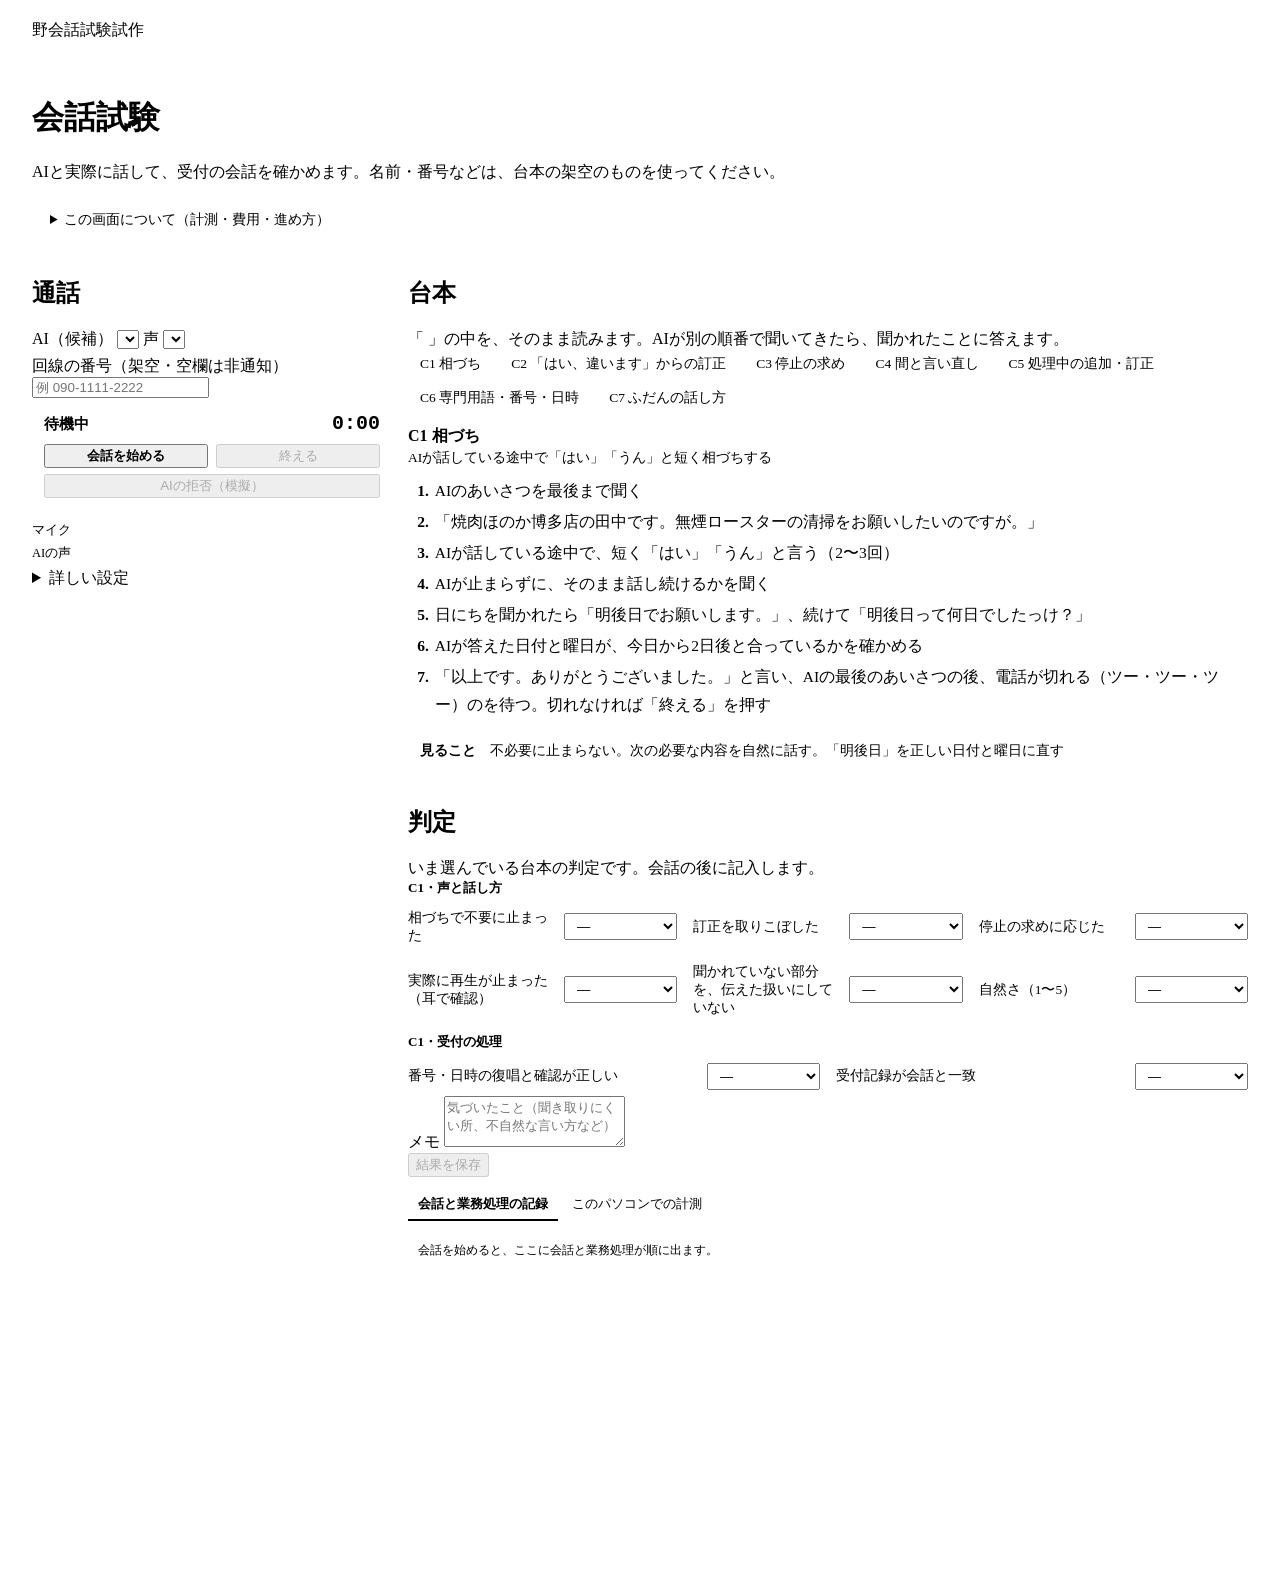
==== commit 4813e27d: "会話試験で、AIを選んだ下の「声」から、登録した声を表示名で選べるようにする Co-Authored-By: Claude Opus 5.5 (1M context) <noreply@anthrop" ====
--- a/prototype/browser_lab/static/index.html
+++ b/prototype/browser_lab/static/index.html
@@ -97,6 +97,7 @@
       <section class="card">
         <h2>通話</h2>
         <label>AI（候補） <select id="candidate"></select></label>
+        <label>声 <select id="voice"></select></label>
         <div id="candNote" class="cand-note"></div>
         <label>回線の番号（架空・空欄は非通知）
           <input id="callerId" type="tel" placeholder="例 090-1111-2222" autocomplete="off"></label>
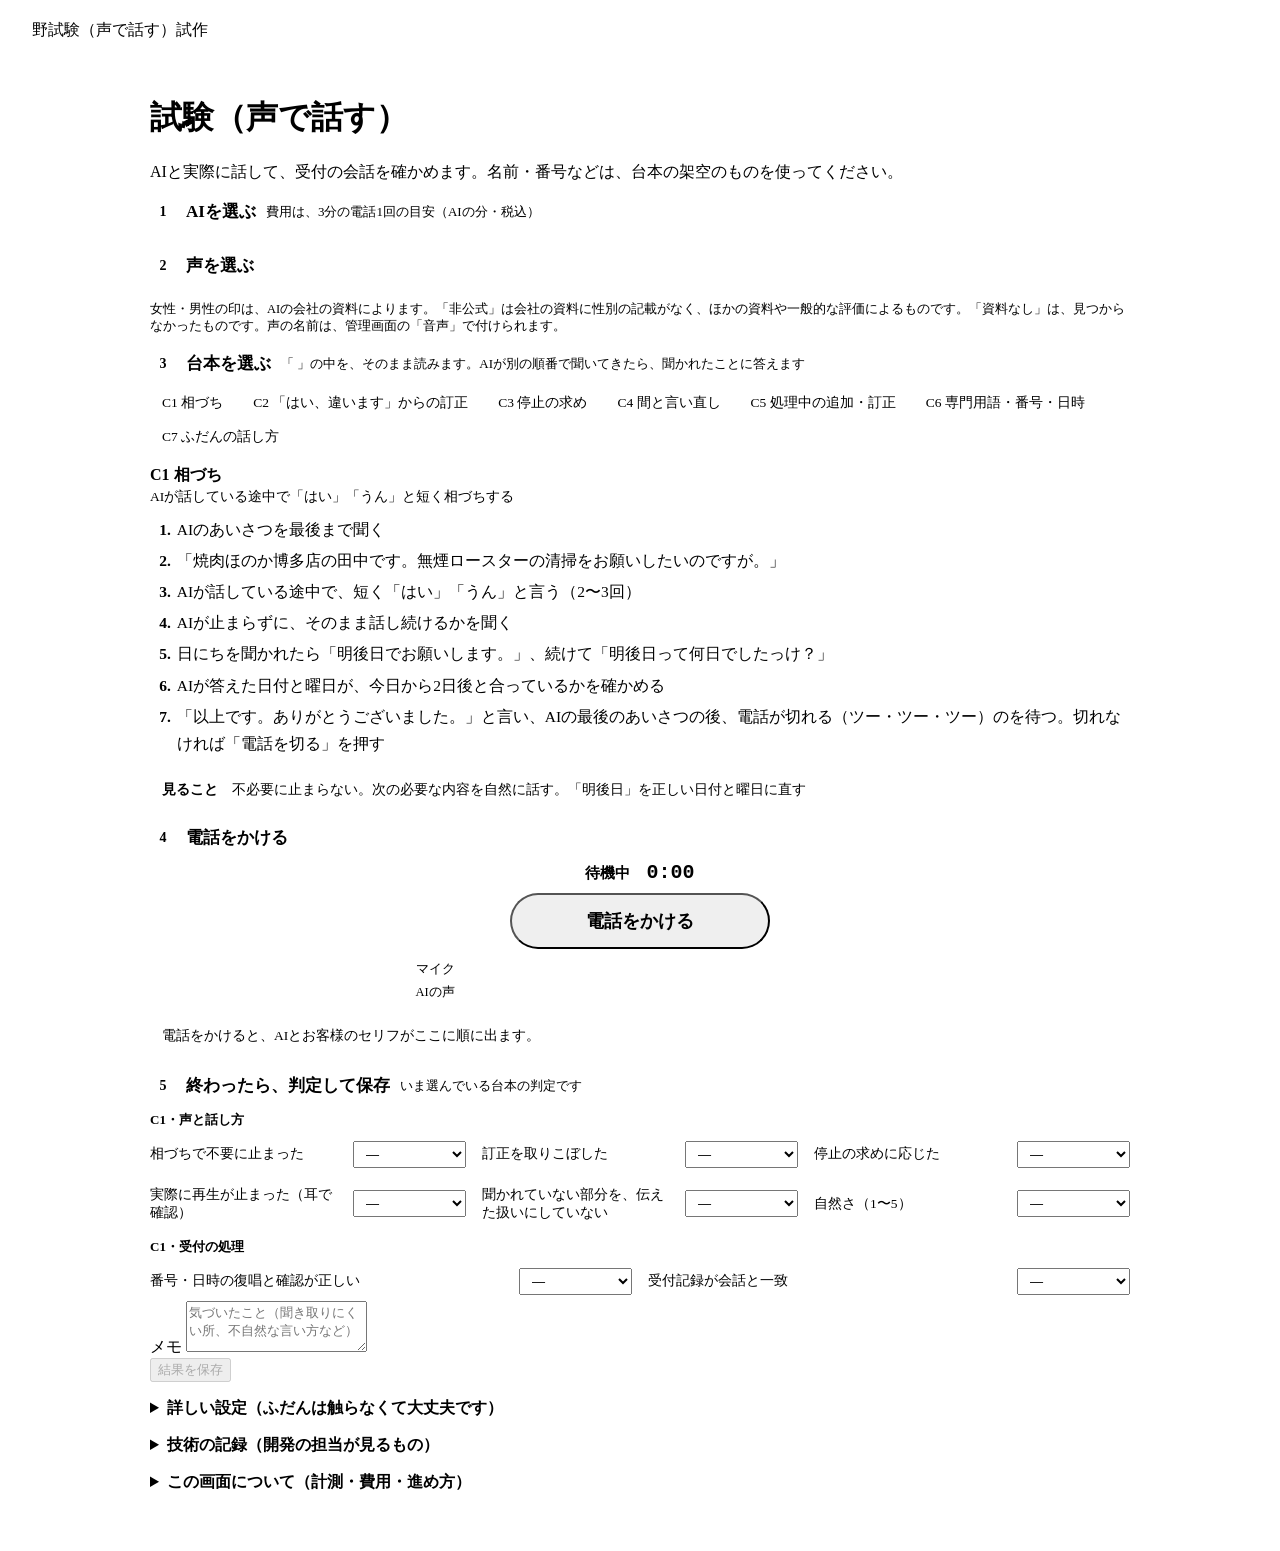
==== commit e39f66f6: "試験を1か所にまとめ、上から順に進む画面にする - 左のメニューの「試験」に、タブ「声で話す」「文字で試す」「費用」 - 会話試験は 1 AIを選ぶ → 2 声を選ぶ → 3 台本 → 4 電話をかけ" ====
--- a/prototype/browser_lab/static/index.html
+++ b/prototype/browser_lab/static/index.html
@@ -72,80 +72,127 @@
     .lab { padding: 14px 12px 40px; }
     .lab-top { padding: 10px 12px; }
   }
+  /* 2026-10-26 (user): 「誰が見ても直観でわかるUI」: one column of numbered steps, used from top to bottom */
+  .lab.steps { max-width: 980px; }
+  .step > h2 { display: flex; align-items: center; gap: 10px; font-size: 17px; margin: 0 0 12px; }
+  .step > h2 .num { display: inline-grid; place-items: center; width: 26px; height: 26px; border-radius: 50%; background: var(--accent); color: var(--accent-fg); font-size: 14px; flex: none; }
+  .step > h2 .hint { font-size: 13px; font-weight: 400; color: var(--muted); }
+  .sr-only { position: absolute; width: 1px; height: 1px; overflow: hidden; clip: rect(0 0 0 0); white-space: nowrap; }
+  .pick-grid { display: grid; grid-template-columns: repeat(auto-fill, minmax(190px, 1fr)); gap: 10px; }
+  .pick { display: block; text-align: left; width: 100%; padding: 12px 14px; border: 1px solid var(--line-strong); border-radius: var(--radius-sm); background: var(--surface); color: var(--fg); cursor: pointer; min-height: 0; }
+  .pick:hover:not(:disabled) { border-color: var(--accent); }
+  .pick.on { border: 2px solid var(--accent); padding: 11px 13px; background: var(--accent-soft); }
+  .pick:disabled { opacity: .55; cursor: not-allowed; }
+  .pick .name { display: block; font-weight: 700; font-size: 15px; }
+  .pick .sub2 { display: block; font-size: 12.5px; color: var(--muted); margin-top: 3px; }
+  .pick .state { display: inline-block; margin-top: 6px; font-size: 12px; font-weight: 600; }
+  .pick .state.ok { color: var(--good); } .pick .state.ng { color: var(--warn); }
+  .voice-grid { display: flex; flex-wrap: wrap; gap: 8px; }
+  .voice-grid .pick { width: auto; min-width: 150px; }
+  .g { display: inline-block; margin-left: 6px; padding: 0 8px; border-radius: 999px; font-size: 12px; font-weight: 700; vertical-align: 1px; }
+  .g-女性 { background: #fde4ec; color: #a3184a; } .g-男性 { background: #e2ecfb; color: #1f4f8f; }
+  .g-中性 { background: #ece6fb; color: #5b3aa8; } .g-資料なし { background: var(--chip); color: var(--muted); }
+  @media (prefers-color-scheme: dark) {
+    .g-女性 { background: #4a1f2e; color: #ffb3c9; } .g-男性 { background: #1b2a44; color: #9cc0ff; } .g-中性 { background: #2e2447; color: #cdb8ff; }
+  }
+  .voice-note { font-size: 12.5px; color: var(--muted); margin: 10px 0 0; }
+  .callpanel { text-align: center; }
+  .callpanel .callstate { justify-content: center; gap: 16px; }
+  .bigbtn { font-size: 18px; font-weight: 700; padding: 14px 40px; border-radius: 999px; min-width: 260px; }
+  #stopBtn.bigbtn { background: var(--bad); border-color: var(--bad); color: var(--bg); }
+  .callbtns { display: flex; justify-content: center; }
+  .callbtns button:disabled { display: none; }
+  .callbtns:has(#startBtn:disabled):has(#stopBtn:disabled) #startBtn { display: inline-block; }
+  .meters { max-width: 460px; margin: 12px auto 0; }
+  #talk { text-align: left; margin-top: 14px; max-height: 420px; overflow: auto; display: flex; flex-direction: column; gap: 8px; padding: 12px; background: var(--surface-2); border: 1px solid var(--line); border-radius: var(--radius-sm); }
+  #talk:empty::before { content: "電話をかけると、AIとお客様のセリフがここに順に出ます。"; color: var(--faint); font-size: 13.5px; }
+  .say { max-width: 80%; padding: 8px 12px; border-radius: 12px; font-size: 14.5px; line-height: 1.6; }
+  .say small { display: block; font-size: 11.5px; font-weight: 700; margin-bottom: 2px; opacity: .75; }
+  .say.ai { align-self: flex-start; background: var(--surface); border: 1px solid var(--line); }
+  .say.user { align-self: flex-end; background: var(--accent-soft); }
+  .more > summary { font-weight: 600; }
+  body.embedded .lab-top, body.embedded .page-head { display: none; }
+  body.embedded .lab { padding-top: 4px; }
 </style>
 </head>
 <body>
 <header class="lab-top">
-  <div class="brand"><span class="mark" aria-hidden="true">野</span>会話試験<span class="tag">試作</span></div>
-  <a id="backLink" class="button" href="../#/" hidden>← 管理画面へ</a>
+  <div class="brand"><span class="mark" aria-hidden="true">野</span>試験（声で話す）<span class="tag">試作</span></div>
 </header>
-<main class="lab">
-  <div class="page-head"><div><h1>会話試験</h1><p>AIと実際に話して、受付の会話を確かめます。名前・番号などは、台本の架空のものを使ってください。</p></div></div>
+<main class="lab steps">
+  <div class="page-head"><div><h1>試験（声で話す）</h1><p>AIと実際に話して、受付の会話を確かめます。名前・番号などは、台本の架空のものを使ってください。</p></div></div>
 
-  <details class="card about"><summary>この画面について（計測・費用・進め方）</summary>
+  <section class="card step">
+    <h2><span class="num">1</span>AIを選ぶ<span class="hint">費用は、3分の電話1回の目安（AIの分・税込）</span></h2>
+    <div id="candCards" class="pick-grid" role="radiogroup" aria-label="AI"></div>
+    <select id="candidate" class="sr-only" aria-hidden="true" tabindex="-1"></select>
+    <div id="candNote" class="cand-note" style="margin:10px 0 0"></div>
+  </section>
+
+  <section class="card step">
+    <h2><span class="num">2</span>声を選ぶ</h2>
+    <div id="voiceChips" class="voice-grid" role="radiogroup" aria-label="声"></div>
+    <select id="voice" class="sr-only" aria-hidden="true" tabindex="-1"></select>
+    <p class="voice-note">女性・男性の印は、AIの会社の資料によります。「非公式」は会社の資料に性別の記載がなく、ほかの資料や一般的な評価によるものです。「資料なし」は、見つからなかったものです。声の名前は、管理画面の「音声」で付けられます。</p>
+  </section>
+
+  <section class="card step">
+    <h2><span class="num">3</span>台本を選ぶ<span class="hint">「 」の中を、そのまま読みます。AIが別の順番で聞いてきたら、聞かれたことに答えます</span></h2>
+    <div id="cards"></div>
+  </section>
+
+  <section class="card step callpanel">
+    <h2><span class="num">4</span>電話をかける</h2>
+    <div class="callstate"><span class="status" id="status">待機中</span><span id="timer">0:00</span></div>
+    <div class="callbtns"><button class="primary bigbtn" id="startBtn">電話をかける</button><button class="bigbtn" id="stopBtn" disabled>電話を切る</button></div>
+    <div class="meters">
+      <div class="meter-row"><span>マイク</span><div class="meter"><div id="micBar"></div></div><span id="micDb"></span></div>
+      <div class="meter-row"><span>AIの声</span><div class="meter"><div id="aiBar"></div></div><span id="aiDb"></span></div>
+    </div>
+    <div id="talk" aria-live="polite"></div>
+    <p class="sub" id="callInfo"></p>
+  </section>
+
+  <section class="card step">
+    <h2><span class="num">5</span>終わったら、判定して保存<span class="hint">いま選んでいる台本の判定です</span></h2>
+    <div id="judge"></div>
+    <label style="margin-top:14px">メモ <textarea id="notes" rows="3" placeholder="気づいたこと（聞き取りにくい所、不自然な言い方など）"></textarea></label>
+    <div class="form-actions"><button class="primary" id="saveBtn" disabled>結果を保存</button><span id="saved"></span></div>
+  </section>
+
+  <details class="card more"><summary>詳しい設定（ふだんは触らなくて大丈夫です）</summary>
+    <label style="margin-top:12px">回線の番号（架空・空欄は非通知）
+      <input id="callerId" type="tel" placeholder="例 090-1111-2222" autocomplete="off"></label>
+    <label>音の出し方
+      <select id="output"><option value="headset">ヘッドセット（推奨）</option><option value="speaker">スピーカー</option></select></label>
+    <label class="check" style="margin-bottom:12px"><input type="checkbox" id="echo" checked> エコー抑制（ブラウザーの機能）</label>
+    <label>試験の回 <input type="number" id="round" value="1" min="1"></label>
+    <label>マイクの発話とみなす音量（dBFS） <input type="number" id="micThr" value="-42"></label>
+    <label>AIの音とみなす音量（dBFS） <input type="number" id="aiThr" value="-50"></label>
+    <button id="refuseBtn" class="small" disabled title="お客様がAIでの処理を断った想定。AIとの接続を閉じ、以降の業務処理を断る">通話中に、お客様がAIを断った想定にする（模擬）</button>
+  </details>
+
+  <details class="card more"><summary>技術の記録（開発の担当が見るもの）</summary>
+    <div class="tabs" role="tablist" style="margin-top:12px">
+      <button class="on" data-tab="logPane" role="tab">会話と業務処理の記録</button>
+      <button data-tab="metricsPane" role="tab">このパソコンでの計測</button>
+    </div>
+    <div id="logPane"><div id="log"></div></div>
+    <div id="metricsPane" hidden>
+      <table><thead><tr><th>台本</th><th>項目</th><th>値</th></tr></thead><tbody id="metrics"></tbody></table>
+      <p class="sub" id="summary" style="margin-top:8px"></p>
+    </div>
+  </details>
+
+  <details class="card more"><summary>この画面について（計測・費用・進め方）</summary>
     <ul>
-      <li>台本と業務処理（FAQ・確認・保存）は、どの候補でも同じです。FAQと声は、会話を始めたときの管理画面の設定を使います。</li>
-      <li>まず各候補で1〜2回、つながることと短い会話を確かめ、動いた候補で台本 C1〜C7 を比べます。</li>
+      <li>台本と業務処理（FAQ・確認・保存）は、どのAIでも同じです。FAQと声は、電話をかけたときの管理画面の設定を使います。</li>
+      <li>まず各AIで1〜2回、つながることと短い会話を確かめ、動いたAIで台本 C1〜C7 を比べます。</li>
       <li>計測は、このパソコンの音量で行います。2.5秒は目安で、合格の基準ではありません。実際に止まったかは、耳で判定します。</li>
-      <li>判定は「声と話し方」（どの候補でも）と「受付の処理」（業務処理が届いた会話だけ）に分けて記録します。</li>
+      <li>判定は「声と話し方」（どのAIでも）と「受付の処理」（業務処理が届いた会話だけ）に分けて記録します。</li>
     </ul>
     <p id="limit"></p>
   </details>
-
-  <div class="lab-grid">
-    <aside class="lab-side">
-      <section class="card">
-        <h2>通話</h2>
-        <label>AI（候補） <select id="candidate"></select></label>
-        <label>声 <select id="voice"></select></label>
-        <div id="candNote" class="cand-note"></div>
-        <label>回線の番号（架空・空欄は非通知）
-          <input id="callerId" type="tel" placeholder="例 090-1111-2222" autocomplete="off"></label>
-        <div class="callbox">
-          <div class="callstate"><span class="status" id="status">待機中</span><span id="timer">0:00</span></div>
-          <div class="callbtns"><button class="primary" id="startBtn">会話を始める</button><button id="stopBtn" disabled>終える</button></div>
-          <button id="refuseBtn" class="small" disabled title="お客様がAIでの処理を断った想定。AIとの接続を閉じ、以降の業務処理を断る">AIの拒否（模擬）</button>
-        </div>
-        <div class="meter-row"><span>マイク</span><div class="meter"><div id="micBar"></div></div><span id="micDb"></span></div>
-        <div class="meter-row"><span>AIの声</span><div class="meter"><div id="aiBar"></div></div><span id="aiDb"></span></div>
-        <p class="sub" id="callInfo"></p>
-        <details class="fold"><summary>詳しい設定</summary>
-          <label>音の出し方
-            <select id="output"><option value="headset">ヘッドセット（推奨）</option><option value="speaker">スピーカー</option></select></label>
-          <label class="check" style="margin-bottom:12px"><input type="checkbox" id="echo" checked> エコー抑制（ブラウザーの機能）</label>
-          <label>試験の回 <input type="number" id="round" value="1" min="1"></label>
-          <label>マイクの発話とみなす音量（dBFS） <input type="number" id="micThr" value="-42"></label>
-          <label>AIの音とみなす音量（dBFS） <input type="number" id="aiThr" value="-50"></label>
-        </details>
-      </section>
-    </aside>
-
-    <div class="lab-main">
-      <section class="card">
-        <div class="card-head"><h2>台本</h2><span class="sub">「 」の中を、そのまま読みます。AIが別の順番で聞いてきたら、聞かれたことに答えます。</span></div>
-        <div id="cards"></div>
-      </section>
-
-      <section class="card">
-        <div class="card-head"><h2>判定</h2><span class="sub">いま選んでいる台本の判定です。会話の後に記入します。</span></div>
-        <div id="judge"></div>
-        <label style="margin-top:14px">メモ <textarea id="notes" rows="3" placeholder="気づいたこと（聞き取りにくい所、不自然な言い方など）"></textarea></label>
-        <div class="form-actions"><button class="primary" id="saveBtn" disabled>結果を保存</button><span id="saved"></span></div>
-      </section>
-
-      <section class="card">
-        <div class="tabs" role="tablist">
-          <button class="on" data-tab="logPane" role="tab">会話と業務処理の記録</button>
-          <button data-tab="metricsPane" role="tab">このパソコンでの計測</button>
-        </div>
-        <div id="logPane"><div id="log" aria-live="polite"></div></div>
-        <div id="metricsPane" hidden>
-          <table><thead><tr><th>台本</th><th>項目</th><th>値</th></tr></thead><tbody id="metrics"></tbody></table>
-          <p class="sub" id="summary" style="margin-top:8px"></p>
-        </div>
-      </section>
-    </div>
-  </div>
 </main>
 <script type="module" src="./lab.js"></script>
 </body>
